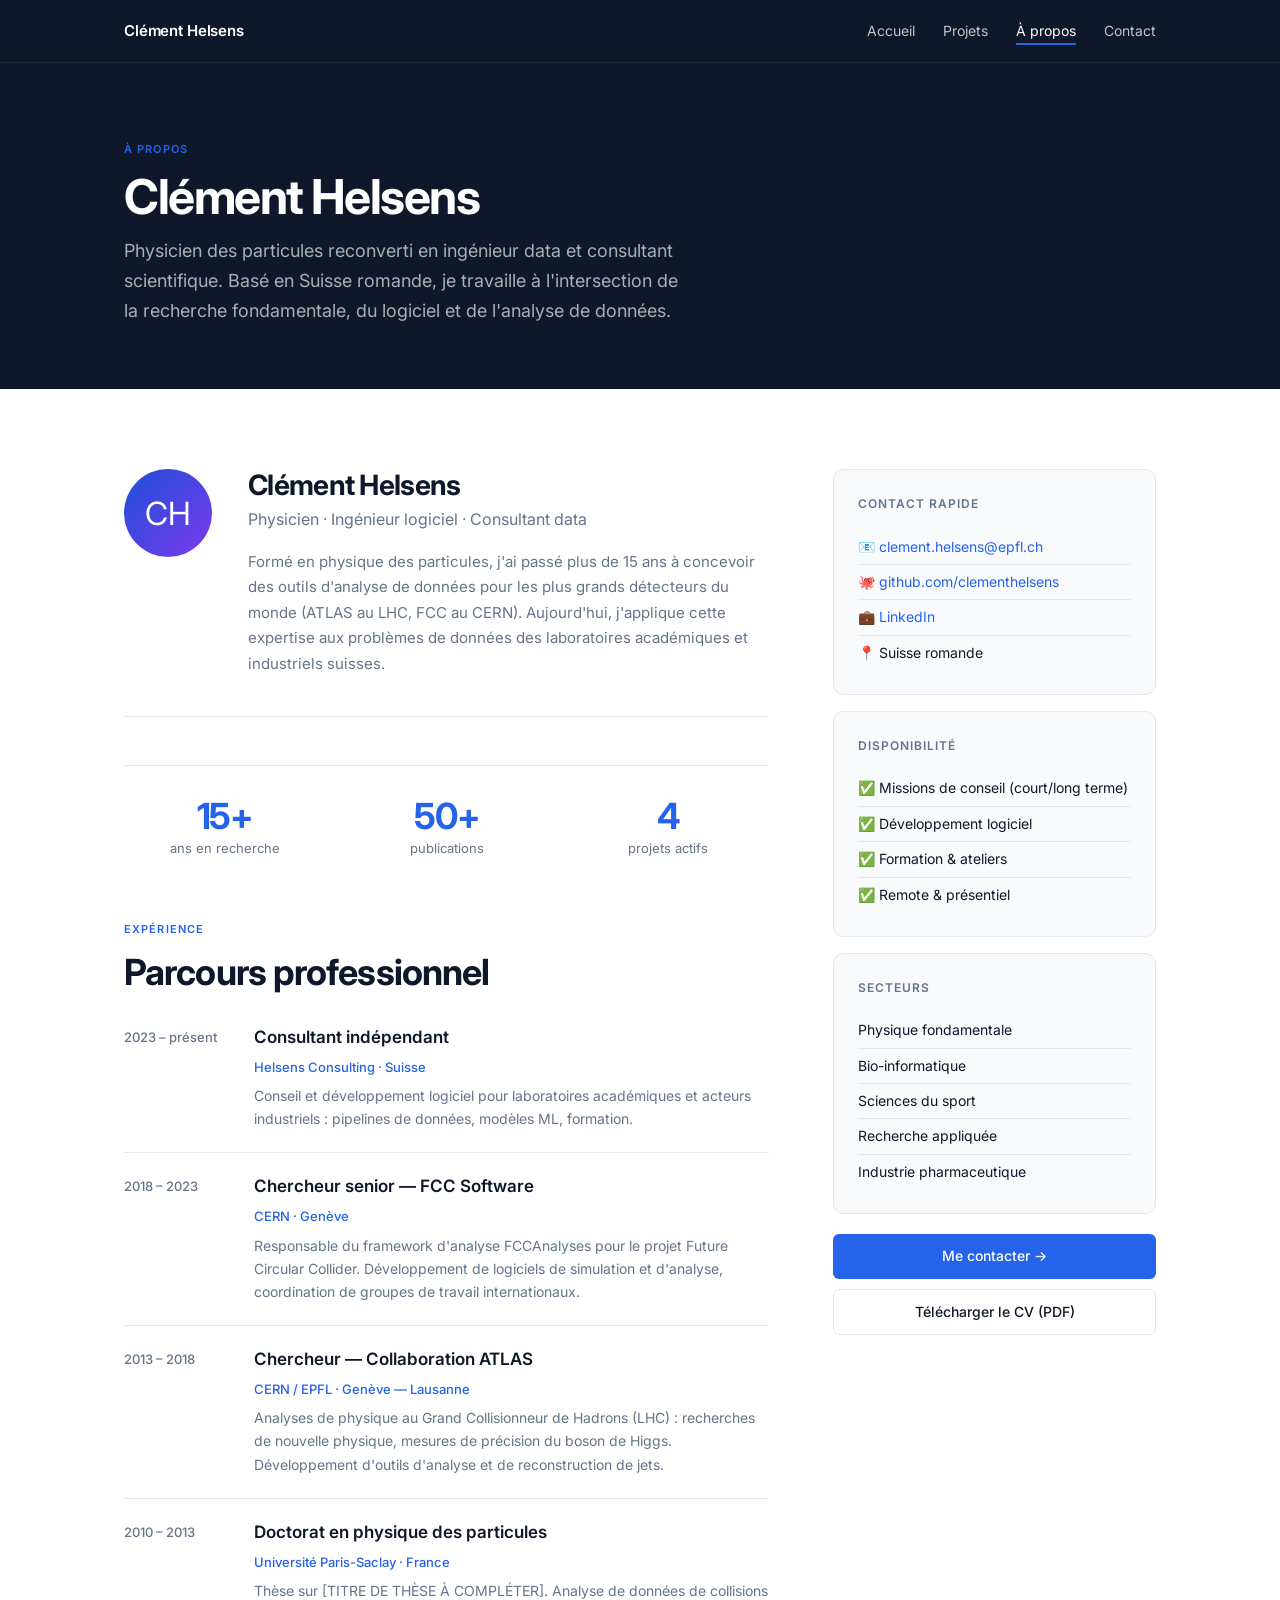
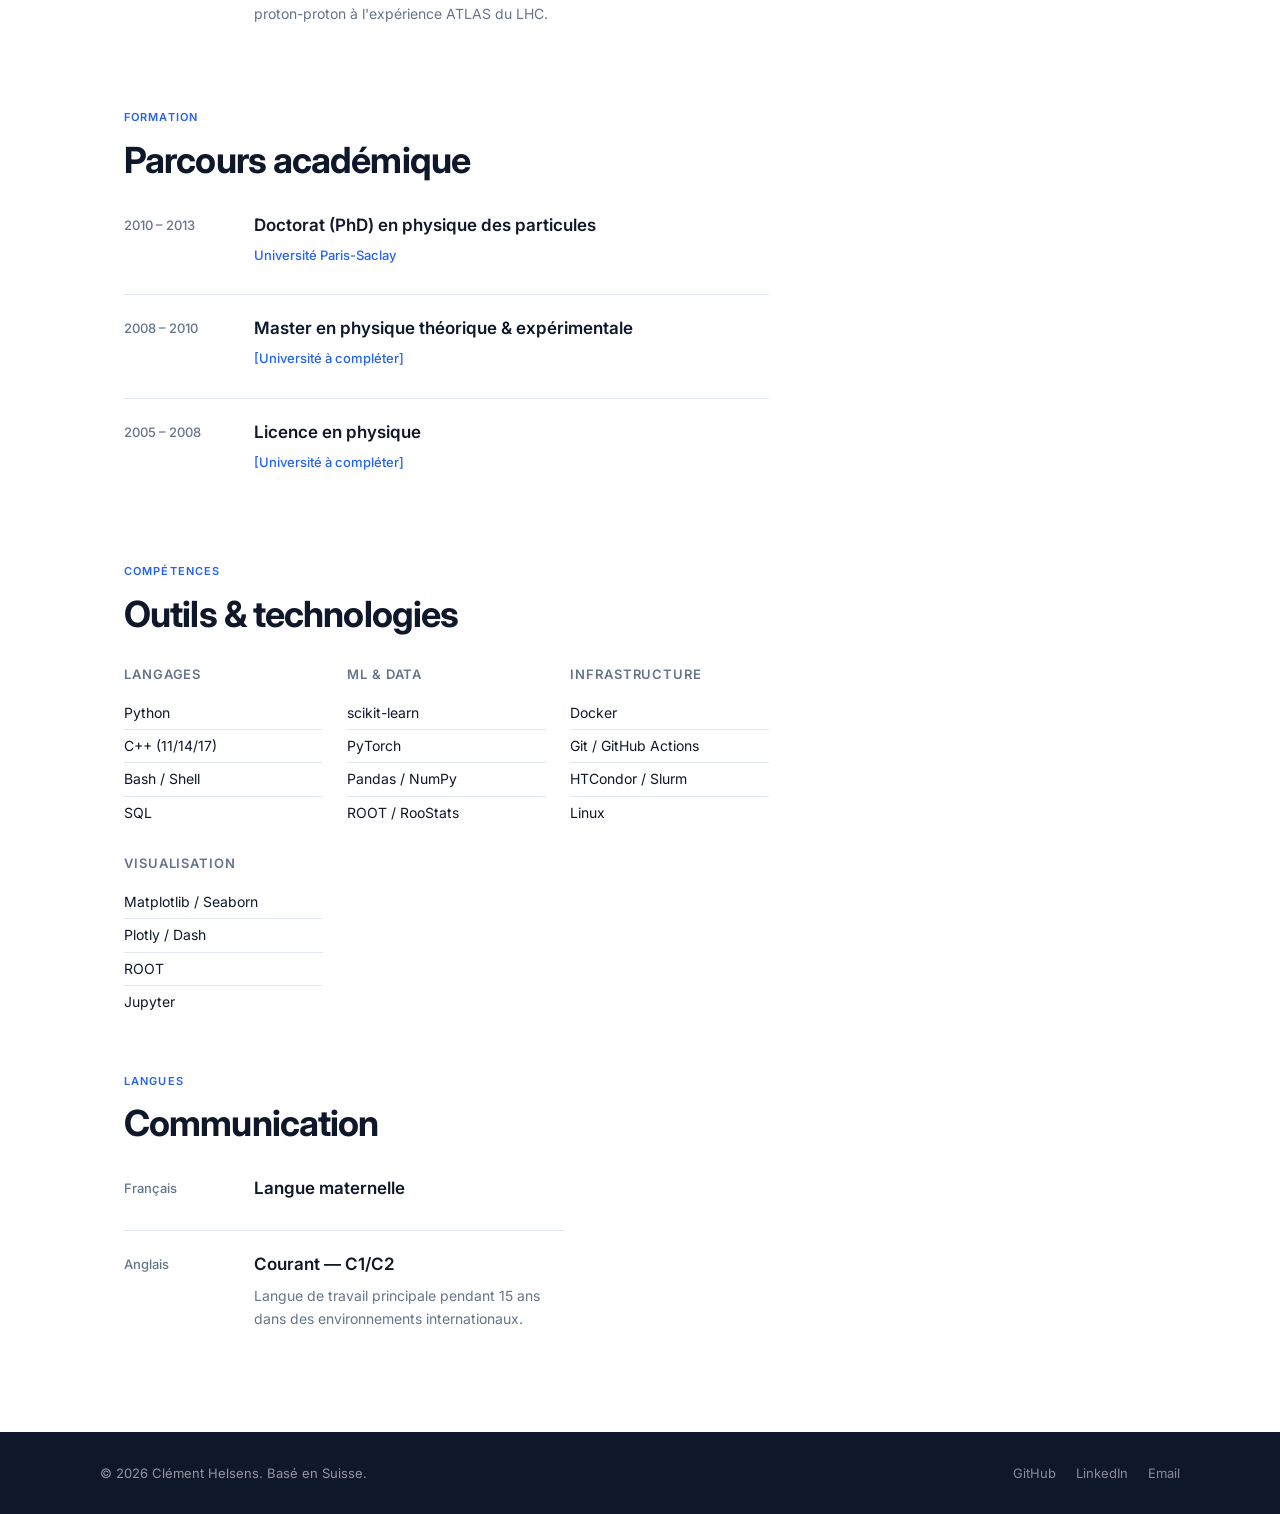
==== about.html @ d0cb8c23 "Initial commit — helsens.ch" ====
<!DOCTYPE html>
<html lang="fr">
<head>
  <meta charset="UTF-8">
  <meta name="viewport" content="width=device-width, initial-scale=1.0">
  <title>À propos — Clément Helsens</title>
  <meta name="description" content="Parcours et expertise de Clément Helsens, physicien et ingénieur data basé en Suisse.">
  <link rel="preconnect" href="https://fonts.googleapis.com">
  <link rel="preconnect" href="https://fonts.gstatic.com" crossorigin>
  <link href="https://fonts.googleapis.com/css2?family=Inter:wght@300;400;500;600;700&display=swap" rel="stylesheet">
  <link rel="stylesheet" href="style.css">
  <style>
    .two-col {
      display: grid;
      grid-template-columns: 2fr 1fr;
      gap: 64px;
      align-items: start;
    }
    @media (max-width: 768px) { .two-col { grid-template-columns: 1fr; gap: 40px; } }
    .sidebar-card {
      background: var(--bg-alt);
      border: 1px solid var(--border);
      border-radius: var(--radius);
      padding: 24px;
    }
    .sidebar-card h4 {
      font-size: 0.75rem;
      font-weight: 600;
      text-transform: uppercase;
      letter-spacing: 0.08em;
      color: var(--text-muted);
      margin-bottom: 16px;
    }
    .sidebar-card ul { list-style: none; }
    .sidebar-card li {
      font-size: 0.875rem;
      padding: 6px 0;
      border-bottom: 1px solid var(--border);
      color: var(--text);
    }
    .sidebar-card li:last-child { border-bottom: none; }
    .highlight-number {
      font-size: 2.25rem;
      font-weight: 700;
      color: var(--accent);
      letter-spacing: -0.03em;
      line-height: 1;
    }
    .highlight-label { font-size: 0.8125rem; color: var(--text-muted); margin-top: 4px; }
    .stats-row {
      display: grid;
      grid-template-columns: repeat(3, 1fr);
      gap: 20px;
      margin-top: 32px;
      padding-top: 32px;
      border-top: 1px solid var(--border);
    }
    .stat-item { text-align: center; }
    @media (max-width: 480px) { .stats-row { grid-template-columns: 1fr 1fr; } }
  </style>
</head>
<body>

<nav>
  <div class="nav-inner">
    <a href="index.html" class="nav-logo">Clément Helsens</a>
    <button class="nav-burger" aria-label="Menu" onclick="document.querySelector('.nav-links').classList.toggle('open')">
      <span></span><span></span><span></span>
    </button>
    <ul class="nav-links">
      <li><a href="index.html">Accueil</a></li>
      <li><a href="projects.html">Projets</a></li>
      <li><a href="about.html" class="active">À propos</a></li>
      <li><a href="contact.html">Contact</a></li>
    </ul>
  </div>
</nav>

<section class="page-header">
  <div class="container">
    <p class="label" style="color: var(--accent);">À propos</p>
    <h1>Clément Helsens</h1>
    <p class="lead lead-white">
      Physicien des particules reconverti en ingénieur data et consultant scientifique.
      Basé en Suisse romande, je travaille à l'intersection de la recherche fondamentale,
      du logiciel et de l'analyse de données.
    </p>
  </div>
</section>

<section>
  <div class="container">
    <div class="two-col">

      <div>
        <div class="about-header">
          <div class="avatar">CH</div>
          <div class="about-meta">
            <h2>Clément Helsens</h2>
            <p class="role">Physicien · Ingénieur logiciel · Consultant data</p>
            <p class="bio">
              Formé en physique des particules, j'ai passé plus de 15 ans à concevoir des
              outils d'analyse de données pour les plus grands détecteurs du monde (ATLAS au
              LHC, FCC au CERN). Aujourd'hui, j'applique cette expertise aux problèmes de
              données des laboratoires académiques et industriels suisses.
            </p>
          </div>
        </div>

        <div class="stats-row">
          <div class="stat-item">
            <div class="highlight-number">15+</div>
            <div class="highlight-label">ans en recherche</div>
          </div>
          <div class="stat-item">
            <div class="highlight-number">50+</div>
            <div class="highlight-label">publications</div>
          </div>
          <div class="stat-item">
            <div class="highlight-number">4</div>
            <div class="highlight-label">projets actifs</div>
          </div>
        </div>

        <div style="margin-top: 56px;">
          <p class="label">Expérience</p>
          <h2>Parcours professionnel</h2>
          <div class="timeline mt-8">
            <div class="timeline-item">
              <div class="timeline-date">2023 – présent</div>
              <div class="timeline-content">
                <h3>Consultant indépendant</h3>
                <p class="org">Helsens Consulting · Suisse</p>
                <p>Conseil et développement logiciel pour laboratoires académiques et acteurs
                industriels : pipelines de données, modèles ML, formation.</p>
              </div>
            </div>
            <div class="timeline-item">
              <div class="timeline-date">2018 – 2023</div>
              <div class="timeline-content">
                <h3>Chercheur senior — FCC Software</h3>
                <p class="org">CERN · Genève</p>
                <p>Responsable du framework d'analyse FCCAnalyses pour le projet Future Circular
                Collider. Développement de logiciels de simulation et d'analyse, coordination
                de groupes de travail internationaux.</p>
              </div>
            </div>
            <div class="timeline-item">
              <div class="timeline-date">2013 – 2018</div>
              <div class="timeline-content">
                <h3>Chercheur — Collaboration ATLAS</h3>
                <p class="org">CERN / EPFL · Genève — Lausanne</p>
                <p>Analyses de physique au Grand Collisionneur de Hadrons (LHC) : recherches
                de nouvelle physique, mesures de précision du boson de Higgs. Développement
                d'outils d'analyse et de reconstruction de jets.</p>
              </div>
            </div>
            <div class="timeline-item">
              <div class="timeline-date">2010 – 2013</div>
              <div class="timeline-content">
                <h3>Doctorat en physique des particules</h3>
                <p class="org">Université Paris-Saclay · France</p>
                <p>Thèse sur [TITRE DE THÈSE À COMPLÉTER]. Analyse de données de
                collisions proton-proton à l'expérience ATLAS du LHC.</p>
              </div>
            </div>
          </div>
        </div>

        <div style="margin-top: 56px;">
          <p class="label">Formation</p>
          <h2>Parcours académique</h2>
          <div class="timeline mt-8">
            <div class="timeline-item">
              <div class="timeline-date">2010 – 2013</div>
              <div class="timeline-content">
                <h3>Doctorat (PhD) en physique des particules</h3>
                <p class="org">Université Paris-Saclay</p>
              </div>
            </div>
            <div class="timeline-item">
              <div class="timeline-date">2008 – 2010</div>
              <div class="timeline-content">
                <h3>Master en physique théorique & expérimentale</h3>
                <p class="org">[Université à compléter]</p>
              </div>
            </div>
            <div class="timeline-item">
              <div class="timeline-date">2005 – 2008</div>
              <div class="timeline-content">
                <h3>Licence en physique</h3>
                <p class="org">[Université à compléter]</p>
              </div>
            </div>
          </div>
        </div>

        <div class="skills-section">
          <p class="label">Compétences</p>
          <h2>Outils & technologies</h2>
          <div class="skills-grid">
            <div class="skill-col">
              <h4>Langages</h4>
              <ul>
                <li>Python</li>
                <li>C++ (11/14/17)</li>
                <li>Bash / Shell</li>
                <li>SQL</li>
              </ul>
            </div>
            <div class="skill-col">
              <h4>ML & Data</h4>
              <ul>
                <li>scikit-learn</li>
                <li>PyTorch</li>
                <li>Pandas / NumPy</li>
                <li>ROOT / RooStats</li>
              </ul>
            </div>
            <div class="skill-col">
              <h4>Infrastructure</h4>
              <ul>
                <li>Docker</li>
                <li>Git / GitHub Actions</li>
                <li>HTCondor / Slurm</li>
                <li>Linux</li>
              </ul>
            </div>
            <div class="skill-col">
              <h4>Visualisation</h4>
              <ul>
                <li>Matplotlib / Seaborn</li>
                <li>Plotly / Dash</li>
                <li>ROOT</li>
                <li>Jupyter</li>
              </ul>
            </div>
          </div>
        </div>

        <div style="margin-top: 48px;">
          <p class="label">Langues</p>
          <h2>Communication</h2>
          <div class="timeline mt-8" style="max-width: 440px;">
            <div class="timeline-item">
              <div class="timeline-date">Français</div>
              <div class="timeline-content"><h3>Langue maternelle</h3></div>
            </div>
            <div class="timeline-item">
              <div class="timeline-date">Anglais</div>
              <div class="timeline-content">
                <h3>Courant — C1/C2</h3>
                <p>Langue de travail principale pendant 15 ans dans des environnements internationaux.</p>
              </div>
            </div>
          </div>
        </div>
      </div>

      <!-- Sidebar -->
      <div>
        <div class="sidebar-card">
          <h4>Contact rapide</h4>
          <ul>
            <li>📧 <a href="mailto:clement.helsens@epfl.ch" style="color:var(--accent);text-decoration:none;">clement.helsens@epfl.ch</a></li>
            <li>🐙 <a href="https://github.com/clementhelsens" target="_blank" rel="noopener" style="color:var(--accent);text-decoration:none;">github.com/clementhelsens</a></li>
            <li>💼 <a href="https://linkedin.com/in/clementhelsens" target="_blank" rel="noopener" style="color:var(--accent);text-decoration:none;">LinkedIn</a></li>
            <li>📍 Suisse romande</li>
          </ul>
        </div>
        <div class="sidebar-card" style="margin-top:16px;">
          <h4>Disponibilité</h4>
          <ul>
            <li>✅ Missions de conseil (court/long terme)</li>
            <li>✅ Développement logiciel</li>
            <li>✅ Formation & ateliers</li>
            <li>✅ Remote & présentiel</li>
          </ul>
        </div>
        <div class="sidebar-card" style="margin-top:16px;">
          <h4>Secteurs</h4>
          <ul>
            <li>Physique fondamentale</li>
            <li>Bio-informatique</li>
            <li>Sciences du sport</li>
            <li>Recherche appliquée</li>
            <li>Industrie pharmaceutique</li>
          </ul>
        </div>
        <div style="margin-top: 20px;">
          <a href="contact.html" class="btn btn-primary" style="width:100%;justify-content:center;display:flex;">
            Me contacter →
          </a>
        </div>
        <!-- Remplacer href="#" par le lien vers votre CV PDF -->
        <div style="margin-top: 10px;">
          <a href="#" class="btn btn-outline" style="width:100%;justify-content:center;display:flex;">
            Télécharger le CV (PDF)
          </a>
        </div>
      </div>

    </div>
  </div>
</section>

<footer>
  <div class="footer-inner">
    <p>© 2026 Clément Helsens. Basé en Suisse.</p>
    <ul class="footer-links">
      <li><a href="https://github.com/clementhelsens" target="_blank" rel="noopener">GitHub</a></li>
      <li><a href="https://linkedin.com/in/clementhelsens" target="_blank" rel="noopener">LinkedIn</a></li>
      <li><a href="mailto:clement.helsens@epfl.ch">Email</a></li>
    </ul>
  </div>
</footer>

</body>
</html>
---- style.css ----
/* ==========================================================================
   Clément Helsens — style.css
   Palette sobre & professionnelle, Inter, responsive
   ========================================================================== */

@import url('https://fonts.googleapis.com/css2?family=Inter:ital,wght@0,300;0,400;0,500;0,600;0,700;1,400&display=swap');

/* ---------- Variables ---------------------------------------------------- */
:root {
  --bg:          #ffffff;
  --bg-alt:      #f8fafc;
  --text:        #0f172a;
  --text-muted:  #64748b;
  --accent:      #2563eb;
  --accent-dark: #1d4ed8;
  --border:      #e2e8f0;
  --nav-bg:      #0f172a;
  --nav-text:    rgba(255,255,255,0.75);
  --nav-active:  #ffffff;
  --radius:      10px;
  --radius-sm:   6px;
  --max-w:       1080px;
  --shadow:      0 4px 24px rgba(15,23,42,0.07);
  --shadow-hover:0 8px 36px rgba(15,23,42,0.12);
  --transition:  0.2s ease;
}

/* ---------- Reset --------------------------------------------------------- */
*, *::before, *::after { box-sizing: border-box; margin: 0; padding: 0; }
html { scroll-behavior: smooth; }
body {
  font-family: 'Inter', -apple-system, BlinkMacSystemFont, 'Segoe UI', sans-serif;
  font-size: 16px;
  line-height: 1.6;
  color: var(--text);
  background: var(--bg);
  -webkit-font-smoothing: antialiased;
  -moz-osx-font-smoothing: grayscale;
}
img { max-width: 100%; display: block; }
a { color: var(--accent); }

/* ---------- Navigation --------------------------------------------------- */
nav {
  background: var(--nav-bg);
  position: sticky;
  top: 0;
  z-index: 200;
  border-bottom: 1px solid rgba(255,255,255,0.06);
}
.nav-inner {
  max-width: var(--max-w);
  margin: 0 auto;
  padding: 0 24px;
  height: 62px;
  display: flex;
  align-items: center;
  justify-content: space-between;
}
.nav-logo {
  color: #fff;
  text-decoration: none;
  font-weight: 600;
  font-size: 0.9375rem;
  letter-spacing: -0.01em;
  white-space: nowrap;
}
.nav-links {
  display: flex;
  gap: 28px;
  list-style: none;
}
.nav-links a {
  color: var(--nav-text);
  text-decoration: none;
  font-size: 0.875rem;
  font-weight: 400;
  transition: color var(--transition);
  padding: 4px 0;
  border-bottom: 2px solid transparent;
}
.nav-links a:hover { color: var(--nav-active); }
.nav-links a.active {
  color: var(--nav-active);
  border-bottom-color: var(--accent);
}

/* Mobile burger */
.nav-burger {
  display: none;
  flex-direction: column;
  gap: 5px;
  background: none;
  border: none;
  cursor: pointer;
  padding: 4px;
}
.nav-burger span {
  display: block;
  width: 22px;
  height: 2px;
  background: #fff;
  border-radius: 2px;
  transition: all var(--transition);
}

@media (max-width: 680px) {
  .nav-burger { display: flex; }
  .nav-links {
    display: none;
    position: absolute;
    top: 62px;
    left: 0;
    right: 0;
    background: var(--nav-bg);
    flex-direction: column;
    gap: 0;
    padding: 8px 0 16px;
    border-bottom: 1px solid rgba(255,255,255,0.08);
  }
  .nav-links.open { display: flex; }
  .nav-links a {
    display: block;
    padding: 10px 24px;
    font-size: 0.9375rem;
    border-bottom: none;
  }
}

/* ---------- Layout helpers ----------------------------------------------- */
.container {
  max-width: var(--max-w);
  margin: 0 auto;
  padding: 0 24px;
}
section { padding: 80px 24px; }
section.section-alt { background: var(--bg-alt); }
section.section-dark {
  background: var(--nav-bg);
  color: #fff;
}

/* ---------- Typography --------------------------------------------------- */
.label {
  display: inline-block;
  font-size: 0.6875rem;
  font-weight: 600;
  letter-spacing: 0.1em;
  text-transform: uppercase;
  color: var(--accent);
  margin-bottom: 12px;
}
h1 {
  font-size: clamp(2.25rem, 5vw, 3.75rem);
  font-weight: 700;
  letter-spacing: -0.03em;
  line-height: 1.08;
}
h2 {
  font-size: clamp(1.625rem, 3vw, 2.25rem);
  font-weight: 700;
  letter-spacing: -0.025em;
  line-height: 1.2;
  margin-bottom: 14px;
}
h3 {
  font-size: 1.0625rem;
  font-weight: 600;
  line-height: 1.35;
  margin-bottom: 8px;
}
.lead {
  font-size: 1.125rem;
  color: var(--text-muted);
  line-height: 1.65;
  max-width: 560px;
  margin-bottom: 40px;
}
.lead-white {
  color: rgba(255,255,255,0.65);
}

/* ---------- Buttons ------------------------------------------------------- */
.btn {
  display: inline-flex;
  align-items: center;
  gap: 6px;
  padding: 11px 22px;
  border-radius: var(--radius-sm);
  font-size: 0.875rem;
  font-weight: 500;
  text-decoration: none;
  transition: all var(--transition);
  cursor: pointer;
  border: none;
  white-space: nowrap;
}
.btn-primary {
  background: var(--accent);
  color: #fff;
}
.btn-primary:hover {
  background: var(--accent-dark);
  transform: translateY(-1px);
  box-shadow: 0 4px 14px rgba(37,99,235,0.35);
}
.btn-outline-dark {
  border: 1.5px solid rgba(255,255,255,0.25);
  color: rgba(255,255,255,0.9);
  background: transparent;
}
.btn-outline-dark:hover {
  border-color: rgba(255,255,255,0.55);
  background: rgba(255,255,255,0.06);
}
.btn-outline {
  border: 1.5px solid var(--border);
  color: var(--text);
  background: transparent;
}
.btn-outline:hover {
  border-color: var(--accent);
  color: var(--accent);
}
.btn-group {
  display: flex;
  gap: 12px;
  flex-wrap: wrap;
  margin-top: 8px;
}

/* ---------- Hero ---------------------------------------------------------- */
.hero {
  background: var(--nav-bg);
  color: #fff;
  padding: 100px 24px 96px;
}
.hero-label { color: var(--accent); }
.hero h1 { margin: 0 0 22px; max-width: 680px; }
.hero .lead {
  color: rgba(255,255,255,0.65);
  max-width: 520px;
  margin-bottom: 36px;
}

/* ---------- Cards --------------------------------------------------------- */
.cards-grid {
  display: grid;
  grid-template-columns: repeat(auto-fit, minmax(288px, 1fr));
  gap: 20px;
  margin-top: 40px;
}
.card {
  background: var(--bg);
  border: 1px solid var(--border);
  border-radius: var(--radius);
  padding: 26px 28px;
  transition: box-shadow var(--transition), transform var(--transition);
}
.card:hover {
  box-shadow: var(--shadow-hover);
  transform: translateY(-2px);
}
.card-emoji {
  font-size: 1.625rem;
  margin-bottom: 14px;
  line-height: 1;
}
.card p {
  font-size: 0.875rem;
  color: var(--text-muted);
  line-height: 1.65;
  margin-bottom: 16px;
}
.card-link {
  font-size: 0.8125rem;
  font-weight: 500;
  color: var(--accent);
  text-decoration: none;
  display: inline-flex;
  align-items: center;
  gap: 4px;
  margin-top: auto;
}
.card-link:hover { color: var(--accent-dark); }

/* ---------- Tags ---------------------------------------------------------- */
.tags {
  display: flex;
  flex-wrap: wrap;
  gap: 6px;
  margin-top: 14px;
}
.tag {
  font-size: 0.6875rem;
  font-weight: 500;
  padding: 3px 9px;
  border-radius: 100px;
  background: var(--bg-alt);
  color: var(--text-muted);
  border: 1px solid var(--border);
}
.tag-accent {
  background: #eff6ff;
  color: var(--accent);
  border-color: #bfdbfe;
}

/* ---------- Expertise grid ----------------------------------------------- */
.expertise-grid {
  display: grid;
  grid-template-columns: repeat(auto-fit, minmax(230px, 1fr));
  gap: 32px;
  margin-top: 48px;
}
.expertise-item { }
.expertise-icon {
  font-size: 1.5rem;
  margin-bottom: 12px;
  line-height: 1;
}
.expertise-item h3 { margin-bottom: 6px; }
.expertise-item p {
  font-size: 0.875rem;
  color: var(--text-muted);
  line-height: 1.65;
}

/* ---------- Timeline ----------------------------------------------------- */
.timeline { max-width: 680px; }
.timeline-item {
  display: grid;
  grid-template-columns: 110px 1fr;
  gap: 20px;
  padding: 22px 0;
  border-bottom: 1px solid var(--border);
}
.timeline-item:first-child { padding-top: 0; }
.timeline-item:last-child { border-bottom: none; }
.timeline-date {
  font-size: 0.8125rem;
  color: var(--text-muted);
  font-weight: 500;
  padding-top: 2px;
  line-height: 1.4;
}
.timeline-content .org {
  font-size: 0.8125rem;
  color: var(--accent);
  font-weight: 500;
  margin-bottom: 6px;
}
.timeline-content p {
  font-size: 0.875rem;
  color: var(--text-muted);
  line-height: 1.65;
}

@media (max-width: 600px) {
  .timeline-item { grid-template-columns: 1fr; gap: 4px; }
  .timeline-date { font-size: 0.75rem; }
}

/* ---------- Skills -------------------------------------------------------- */
.skills-section { margin-top: 56px; }
.skills-grid {
  display: grid;
  grid-template-columns: repeat(auto-fit, minmax(180px, 1fr));
  gap: 24px;
  margin-top: 28px;
}
.skill-col h4 {
  font-size: 0.8125rem;
  font-weight: 600;
  text-transform: uppercase;
  letter-spacing: 0.07em;
  color: var(--text-muted);
  margin-bottom: 12px;
}
.skill-col ul { list-style: none; }
.skill-col li {
  font-size: 0.875rem;
  padding: 5px 0;
  border-bottom: 1px solid var(--border);
  color: var(--text);
}
.skill-col li:last-child { border-bottom: none; }

/* ---------- Contact ------------------------------------------------------- */
.contact-layout {
  display: grid;
  grid-template-columns: 1fr 2fr;
  gap: 56px;
  align-items: start;
  margin-top: 48px;
}
.contact-info p {
  font-size: 0.9375rem;
  color: var(--text-muted);
  line-height: 1.7;
  margin-bottom: 28px;
}
.contact-row {
  display: flex;
  align-items: center;
  gap: 10px;
  text-decoration: none;
  color: var(--text);
  font-size: 0.875rem;
  margin-bottom: 14px;
  transition: color var(--transition);
}
.contact-row:hover { color: var(--accent); }
.contact-row-icon {
  width: 34px;
  height: 34px;
  background: var(--bg-alt);
  border: 1px solid var(--border);
  border-radius: var(--radius-sm);
  display: flex;
  align-items: center;
  justify-content: center;
  font-size: 0.9375rem;
  flex-shrink: 0;
}
.tally-box {
  background: var(--bg-alt);
  border: 1px solid var(--border);
  border-radius: var(--radius);
  padding: 32px;
}
.tally-box h3 { margin-bottom: 6px; }
.tally-box > p {
  font-size: 0.875rem;
  color: var(--text-muted);
  margin-bottom: 24px;
}
.tally-placeholder {
  background: var(--bg);
  border: 2px dashed var(--border);
  border-radius: var(--radius-sm);
  padding: 32px 24px;
  text-align: center;
  color: var(--text-muted);
  font-size: 0.875rem;
  line-height: 1.7;
}
.tally-placeholder code {
  display: inline-block;
  background: #f1f5f9;
  border-radius: 4px;
  padding: 2px 7px;
  font-family: 'Menlo', 'Consolas', monospace;
  font-size: 0.8125rem;
  color: var(--accent);
  margin-top: 8px;
}

@media (max-width: 768px) {
  .contact-layout { grid-template-columns: 1fr; gap: 36px; }
}

/* ---------- CTA strip ----------------------------------------------------- */
.cta-strip {
  text-align: center;
  max-width: 560px;
  margin: 0 auto;
}
.cta-strip h2 { margin-bottom: 14px; }
.cta-strip p {
  font-size: 1.0625rem;
  color: var(--text-muted);
  margin-bottom: 32px;
}

/* ---------- Footer -------------------------------------------------------- */
footer {
  background: var(--nav-bg);
  color: rgba(255,255,255,0.55);
  padding: 28px 24px;
}
.footer-inner {
  max-width: var(--max-w);
  margin: 0 auto;
  display: flex;
  align-items: center;
  justify-content: space-between;
  flex-wrap: wrap;
  gap: 12px;
}
footer p { font-size: 0.8125rem; }
.footer-links {
  display: flex;
  gap: 20px;
  list-style: none;
}
.footer-links a {
  color: rgba(255,255,255,0.5);
  text-decoration: none;
  font-size: 0.8125rem;
  transition: color var(--transition);
}
.footer-links a:hover { color: #fff; }

/* ---------- Project page header ------------------------------------------ */
.page-header {
  background: var(--nav-bg);
  color: #fff;
  padding: 72px 24px 64px;
}
.page-header h1 {
  font-size: clamp(2rem, 4vw, 3rem);
  margin-bottom: 14px;
  max-width: 640px;
}
.page-header .lead { color: rgba(255,255,255,0.65); margin-bottom: 0; }

/* ---------- About profile ------------------------------------------------- */
.about-header {
  display: flex;
  align-items: flex-start;
  gap: 36px;
  margin-bottom: 48px;
  padding-bottom: 40px;
  border-bottom: 1px solid var(--border);
  flex-wrap: wrap;
}
.avatar {
  width: 88px;
  height: 88px;
  border-radius: 50%;
  background: linear-gradient(135deg, #1d4ed8 0%, #7c3aed 100%);
  display: flex;
  align-items: center;
  justify-content: center;
  font-size: 2rem;
  color: #fff;
  flex-shrink: 0;
}
.about-meta h2 {
  font-size: 1.75rem;
  margin-bottom: 4px;
}
.about-meta .role {
  font-size: 1rem;
  color: var(--text-muted);
  margin-bottom: 16px;
}
.about-meta .bio {
  font-size: 0.9375rem;
  color: var(--text-muted);
  max-width: 520px;
  line-height: 1.7;
  margin: 0;
}

/* ---------- Divider ------------------------------------------------------- */
.divider {
  height: 1px;
  background: var(--border);
  margin: 0 24px;
  max-width: var(--max-w);
  margin-left: auto;
  margin-right: auto;
}

/* ---------- Utility ------------------------------------------------------- */
.mt-4  { margin-top: 16px; }
.mt-8  { margin-top: 32px; }
.mt-12 { margin-top: 48px; }
.text-muted { color: var(--text-muted); }
.text-small { font-size: 0.875rem; }
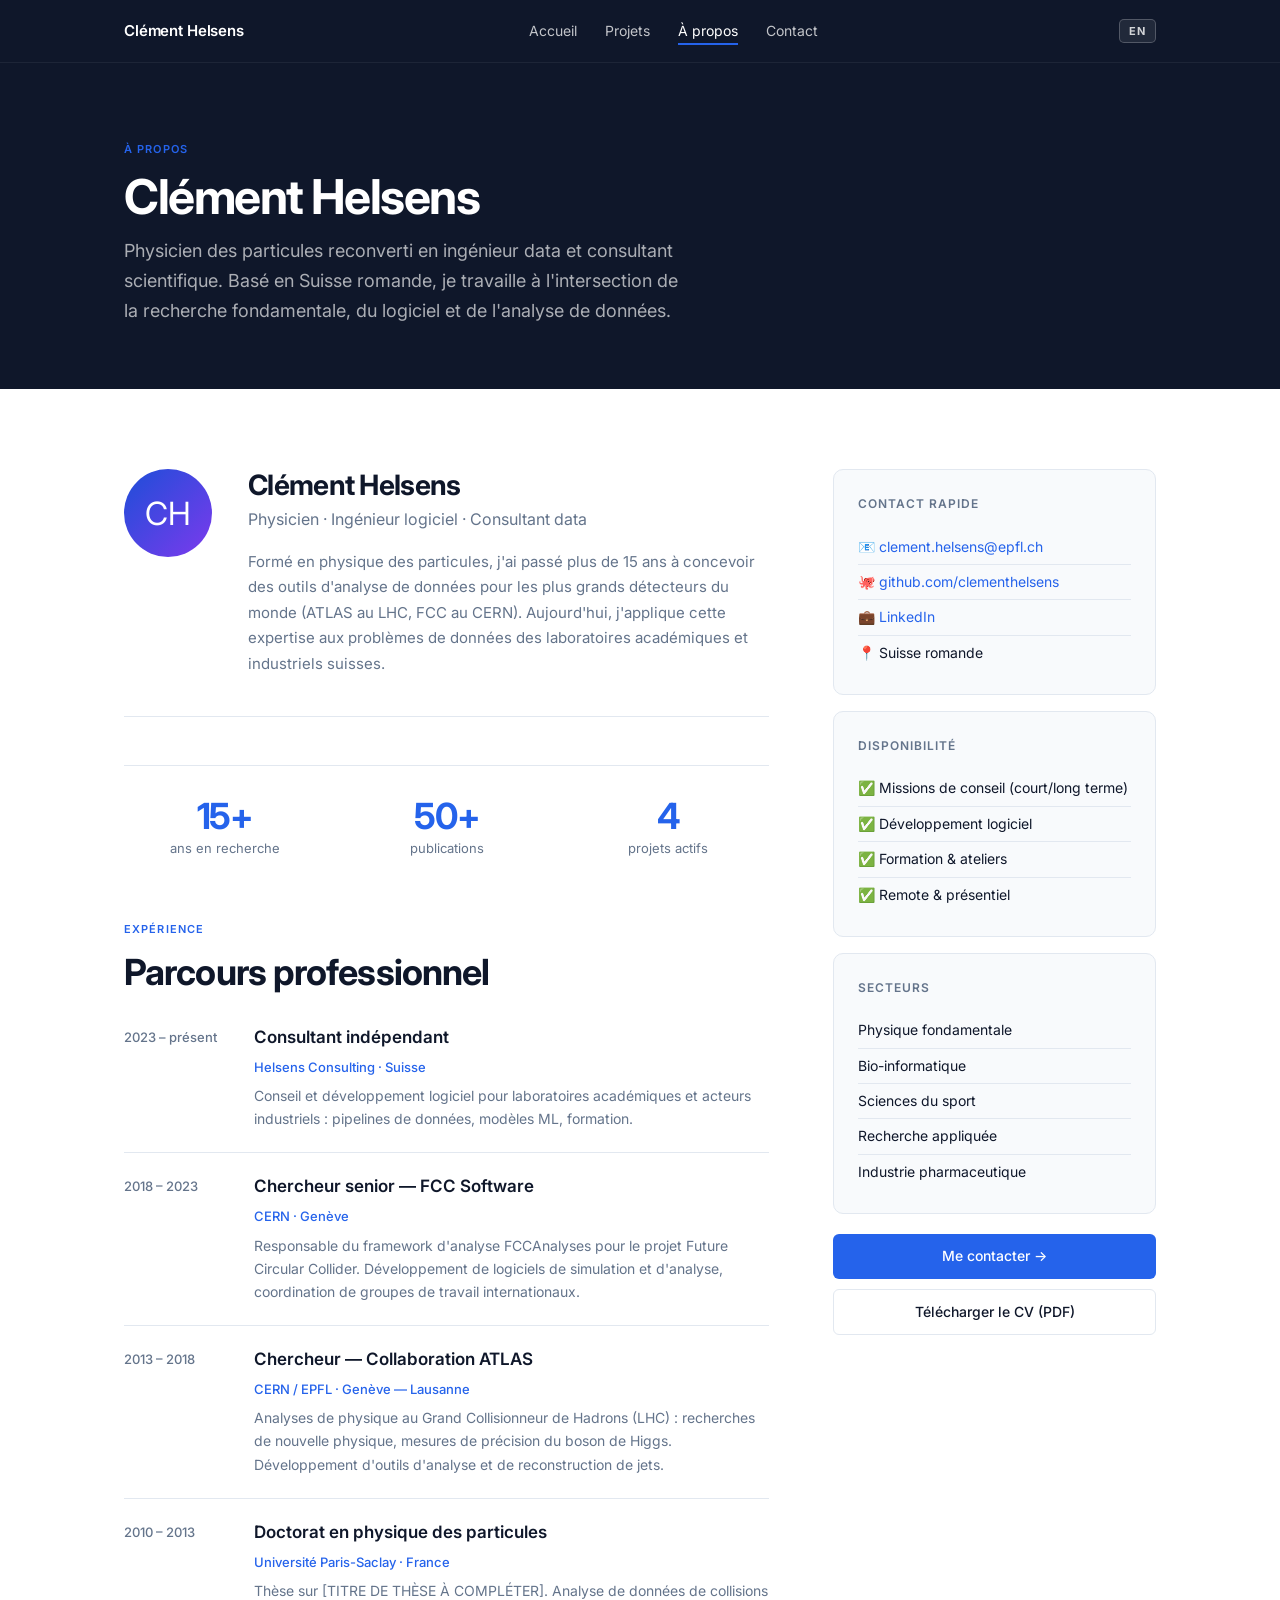
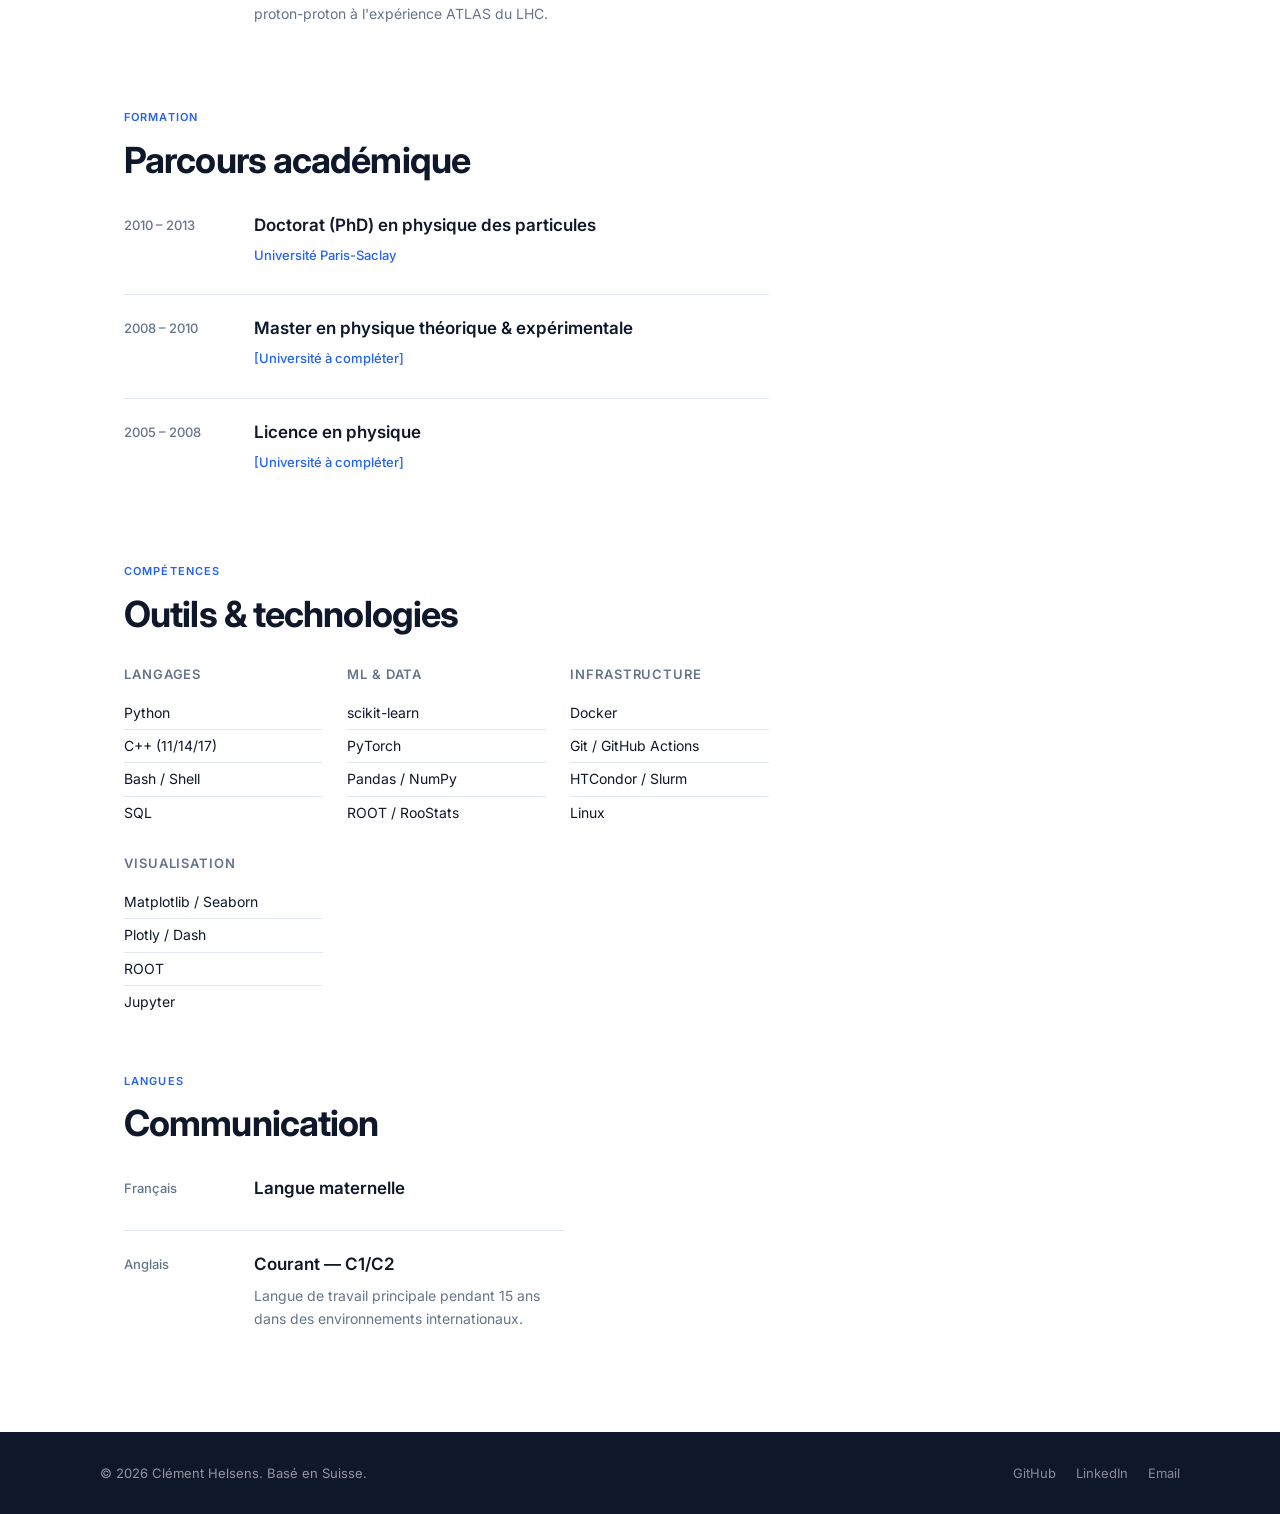
==== commit 5678b6fc: "feat: bilingual FR/EN toggle" ====
--- a/about.html
+++ b/about.html
@@ -1,60 +1,26 @@
 <!DOCTYPE html>
-<html lang="fr">
+<html lang="fr" class="lang-fr">
 <head>
   <meta charset="UTF-8">
   <meta name="viewport" content="width=device-width, initial-scale=1.0">
   <title>À propos — Clément Helsens</title>
   <meta name="description" content="Parcours et expertise de Clément Helsens, physicien et ingénieur data basé en Suisse.">
+  <script>(function(){var l=localStorage.getItem('lang')||'fr';document.documentElement.className='lang-'+l;document.documentElement.lang=l;})();</script>
   <link rel="preconnect" href="https://fonts.googleapis.com">
   <link rel="preconnect" href="https://fonts.gstatic.com" crossorigin>
   <link href="https://fonts.googleapis.com/css2?family=Inter:wght@300;400;500;600;700&display=swap" rel="stylesheet">
   <link rel="stylesheet" href="style.css">
   <style>
-    .two-col {
-      display: grid;
-      grid-template-columns: 2fr 1fr;
-      gap: 64px;
-      align-items: start;
-    }
+    .two-col { display: grid; grid-template-columns: 2fr 1fr; gap: 64px; align-items: start; }
     @media (max-width: 768px) { .two-col { grid-template-columns: 1fr; gap: 40px; } }
-    .sidebar-card {
-      background: var(--bg-alt);
-      border: 1px solid var(--border);
-      border-radius: var(--radius);
-      padding: 24px;
-    }
-    .sidebar-card h4 {
-      font-size: 0.75rem;
-      font-weight: 600;
-      text-transform: uppercase;
-      letter-spacing: 0.08em;
-      color: var(--text-muted);
-      margin-bottom: 16px;
-    }
+    .sidebar-card { background: var(--bg-alt); border: 1px solid var(--border); border-radius: var(--radius); padding: 24px; }
+    .sidebar-card h4 { font-size: 0.75rem; font-weight: 600; text-transform: uppercase; letter-spacing: 0.08em; color: var(--text-muted); margin-bottom: 16px; }
     .sidebar-card ul { list-style: none; }
-    .sidebar-card li {
-      font-size: 0.875rem;
-      padding: 6px 0;
-      border-bottom: 1px solid var(--border);
-      color: var(--text);
-    }
+    .sidebar-card li { font-size: 0.875rem; padding: 6px 0; border-bottom: 1px solid var(--border); color: var(--text); }
     .sidebar-card li:last-child { border-bottom: none; }
-    .highlight-number {
-      font-size: 2.25rem;
-      font-weight: 700;
-      color: var(--accent);
-      letter-spacing: -0.03em;
-      line-height: 1;
-    }
+    .highlight-number { font-size: 2.25rem; font-weight: 700; color: var(--accent); letter-spacing: -0.03em; line-height: 1; }
     .highlight-label { font-size: 0.8125rem; color: var(--text-muted); margin-top: 4px; }
-    .stats-row {
-      display: grid;
-      grid-template-columns: repeat(3, 1fr);
-      gap: 20px;
-      margin-top: 32px;
-      padding-top: 32px;
-      border-top: 1px solid var(--border);
-    }
+    .stats-row { display: grid; grid-template-columns: repeat(3, 1fr); gap: 20px; margin-top: 32px; padding-top: 32px; border-top: 1px solid var(--border); }
     .stat-item { text-align: center; }
     @media (max-width: 480px) { .stats-row { grid-template-columns: 1fr 1fr; } }
   </style>
@@ -68,22 +34,32 @@
       <span></span><span></span><span></span>
     </button>
     <ul class="nav-links">
-      <li><a href="index.html">Accueil</a></li>
-      <li><a href="projects.html">Projets</a></li>
-      <li><a href="about.html" class="active">À propos</a></li>
+      <li><a href="index.html"><span class="fr">Accueil</span><span class="en">Home</span></a></li>
+      <li><a href="projects.html"><span class="fr">Projets</span><span class="en">Projects</span></a></li>
+      <li><a href="about.html" class="active"><span class="fr">À propos</span><span class="en">About</span></a></li>
       <li><a href="contact.html">Contact</a></li>
     </ul>
+    <button class="lang-btn" onclick="toggleLang()" aria-label="Switch language">
+      <span class="fr">EN</span><span class="en">FR</span>
+    </button>
   </div>
 </nav>
 
 <section class="page-header">
   <div class="container">
-    <p class="label" style="color: var(--accent);">À propos</p>
+    <p class="label" style="color: var(--accent);">
+      <span class="fr">À propos</span><span class="en">About</span>
+    </p>
     <h1>Clément Helsens</h1>
-    <p class="lead lead-white">
+    <p class="lead lead-white fr">
       Physicien des particules reconverti en ingénieur data et consultant scientifique.
       Basé en Suisse romande, je travaille à l'intersection de la recherche fondamentale,
       du logiciel et de l'analyse de données.
+    </p>
+    <p class="lead lead-white en">
+      Particle physicist turned data engineer and scientific consultant.
+      Based in French-speaking Switzerland, I work at the intersection of fundamental
+      research, software and data analysis.
     </p>
   </div>
 </section>
@@ -97,20 +73,32 @@
           <div class="avatar">CH</div>
           <div class="about-meta">
             <h2>Clément Helsens</h2>
-            <p class="role">Physicien · Ingénieur logiciel · Consultant data</p>
-            <p class="bio">
+            <p class="role">
+              <span class="fr">Physicien · Ingénieur logiciel · Consultant data</span>
+              <span class="en">Physicist · Software engineer · Data consultant</span>
+            </p>
+            <p class="bio fr">
               Formé en physique des particules, j'ai passé plus de 15 ans à concevoir des
               outils d'analyse de données pour les plus grands détecteurs du monde (ATLAS au
               LHC, FCC au CERN). Aujourd'hui, j'applique cette expertise aux problèmes de
               données des laboratoires académiques et industriels suisses.
             </p>
+            <p class="bio en">
+              Trained in particle physics, I spent over 15 years designing data analysis
+              tools for the world's largest detectors (ATLAS at the LHC, FCC at CERN).
+              Today, I apply this expertise to the data challenges of Swiss academic
+              and industrial laboratories.
+            </p>
           </div>
         </div>
 
         <div class="stats-row">
           <div class="stat-item">
             <div class="highlight-number">15+</div>
-            <div class="highlight-label">ans en recherche</div>
+            <div class="highlight-label">
+              <span class="fr">ans en recherche</span>
+              <span class="en">years in research</span>
+            </div>
           </div>
           <div class="stat-item">
             <div class="highlight-number">50+</div>
@@ -118,139 +106,190 @@
           </div>
           <div class="stat-item">
             <div class="highlight-number">4</div>
-            <div class="highlight-label">projets actifs</div>
-          </div>
-        </div>
-
+            <div class="highlight-label">
+              <span class="fr">projets actifs</span>
+              <span class="en">active projects</span>
+            </div>
+          </div>
+        </div>
+
+        <!-- Expérience -->
         <div style="margin-top: 56px;">
-          <p class="label">Expérience</p>
-          <h2>Parcours professionnel</h2>
+          <p class="label">
+            <span class="fr">Expérience</span><span class="en">Experience</span>
+          </p>
+          <h2>
+            <span class="fr">Parcours professionnel</span>
+            <span class="en">Professional background</span>
+          </h2>
           <div class="timeline mt-8">
             <div class="timeline-item">
-              <div class="timeline-date">2023 – présent</div>
-              <div class="timeline-content">
-                <h3>Consultant indépendant</h3>
-                <p class="org">Helsens Consulting · Suisse</p>
-                <p>Conseil et développement logiciel pour laboratoires académiques et acteurs
+              <div class="timeline-date">2023 – <span class="fr">présent</span><span class="en">present</span></div>
+              <div class="timeline-content">
+                <h3>
+                  <span class="fr">Consultant indépendant</span>
+                  <span class="en">Independent consultant</span>
+                </h3>
+                <p class="org">Helsens Consulting · <span class="fr">Suisse</span><span class="en">Switzerland</span></p>
+                <p class="fr">Conseil et développement logiciel pour laboratoires académiques et acteurs
                 industriels : pipelines de données, modèles ML, formation.</p>
+                <p class="en">Consulting and software development for academic labs and industry:
+                data pipelines, ML models, training.</p>
               </div>
             </div>
             <div class="timeline-item">
               <div class="timeline-date">2018 – 2023</div>
               <div class="timeline-content">
-                <h3>Chercheur senior — FCC Software</h3>
+                <h3>
+                  <span class="fr">Chercheur senior — FCC Software</span>
+                  <span class="en">Senior researcher — FCC Software</span>
+                </h3>
                 <p class="org">CERN · Genève</p>
-                <p>Responsable du framework d'analyse FCCAnalyses pour le projet Future Circular
+                <p class="fr">Responsable du framework d'analyse FCCAnalyses pour le projet Future Circular
                 Collider. Développement de logiciels de simulation et d'analyse, coordination
                 de groupes de travail internationaux.</p>
+                <p class="en">Responsible for the FCCAnalyses analysis framework for the Future Circular
+                Collider project. Software development for simulation and analysis, coordination
+                of international working groups.</p>
               </div>
             </div>
             <div class="timeline-item">
               <div class="timeline-date">2013 – 2018</div>
               <div class="timeline-content">
-                <h3>Chercheur — Collaboration ATLAS</h3>
+                <h3>
+                  <span class="fr">Chercheur — Collaboration ATLAS</span>
+                  <span class="en">Researcher — ATLAS Collaboration</span>
+                </h3>
                 <p class="org">CERN / EPFL · Genève — Lausanne</p>
-                <p>Analyses de physique au Grand Collisionneur de Hadrons (LHC) : recherches
+                <p class="fr">Analyses de physique au Grand Collisionneur de Hadrons (LHC) : recherches
                 de nouvelle physique, mesures de précision du boson de Higgs. Développement
                 d'outils d'analyse et de reconstruction de jets.</p>
+                <p class="en">Physics analyses at the Large Hadron Collider (LHC): searches for new
+                physics, precision measurements of the Higgs boson. Development of analysis
+                and jet reconstruction tools.</p>
               </div>
             </div>
             <div class="timeline-item">
               <div class="timeline-date">2010 – 2013</div>
               <div class="timeline-content">
-                <h3>Doctorat en physique des particules</h3>
-                <p class="org">Université Paris-Saclay · France</p>
-                <p>Thèse sur [TITRE DE THÈSE À COMPLÉTER]. Analyse de données de
+                <h3>
+                  <span class="fr">Doctorat en physique des particules</span>
+                  <span class="en">PhD in particle physics</span>
+                </h3>
+                <p class="org">
+                  <span class="fr">Université Paris-Saclay · France</span>
+                  <span class="en">University of Paris-Saclay · France</span>
+                </p>
+                <p class="fr">Thèse sur [TITRE DE THÈSE À COMPLÉTER]. Analyse de données de
                 collisions proton-proton à l'expérience ATLAS du LHC.</p>
-              </div>
-            </div>
-          </div>
-        </div>
-
+                <p class="en">Thesis on [THESIS TITLE TO COMPLETE]. Analysis of proton-proton
+                collision data at the ATLAS experiment at the LHC.</p>
+              </div>
+            </div>
+          </div>
+        </div>
+
+        <!-- Formation -->
         <div style="margin-top: 56px;">
-          <p class="label">Formation</p>
-          <h2>Parcours académique</h2>
+          <p class="label">
+            <span class="fr">Formation</span><span class="en">Education</span>
+          </p>
+          <h2>
+            <span class="fr">Parcours académique</span>
+            <span class="en">Academic background</span>
+          </h2>
           <div class="timeline mt-8">
             <div class="timeline-item">
               <div class="timeline-date">2010 – 2013</div>
               <div class="timeline-content">
-                <h3>Doctorat (PhD) en physique des particules</h3>
-                <p class="org">Université Paris-Saclay</p>
+                <h3>
+                  <span class="fr">Doctorat (PhD) en physique des particules</span>
+                  <span class="en">PhD in particle physics</span>
+                </h3>
+                <p class="org">
+                  <span class="fr">Université Paris-Saclay</span>
+                  <span class="en">University of Paris-Saclay</span>
+                </p>
               </div>
             </div>
             <div class="timeline-item">
               <div class="timeline-date">2008 – 2010</div>
               <div class="timeline-content">
-                <h3>Master en physique théorique & expérimentale</h3>
-                <p class="org">[Université à compléter]</p>
+                <h3>
+                  <span class="fr">Master en physique théorique & expérimentale</span>
+                  <span class="en">Master's in theoretical & experimental physics</span>
+                </h3>
+                <p class="org">[<span class="fr">Université à compléter</span><span class="en">University to complete</span>]</p>
               </div>
             </div>
             <div class="timeline-item">
               <div class="timeline-date">2005 – 2008</div>
               <div class="timeline-content">
-                <h3>Licence en physique</h3>
-                <p class="org">[Université à compléter]</p>
-              </div>
-            </div>
-          </div>
-        </div>
-
+                <h3>
+                  <span class="fr">Licence en physique</span>
+                  <span class="en">Bachelor's in physics</span>
+                </h3>
+                <p class="org">[<span class="fr">Université à compléter</span><span class="en">University to complete</span>]</p>
+              </div>
+            </div>
+          </div>
+        </div>
+
+        <!-- Skills -->
         <div class="skills-section">
-          <p class="label">Compétences</p>
-          <h2>Outils & technologies</h2>
+          <p class="label">
+            <span class="fr">Compétences</span><span class="en">Skills</span>
+          </p>
+          <h2>
+            <span class="fr">Outils & technologies</span>
+            <span class="en">Tools & technologies</span>
+          </h2>
           <div class="skills-grid">
             <div class="skill-col">
-              <h4>Langages</h4>
-              <ul>
-                <li>Python</li>
-                <li>C++ (11/14/17)</li>
-                <li>Bash / Shell</li>
-                <li>SQL</li>
-              </ul>
+              <h4><span class="fr">Langages</span><span class="en">Languages</span></h4>
+              <ul><li>Python</li><li>C++ (11/14/17)</li><li>Bash / Shell</li><li>SQL</li></ul>
             </div>
             <div class="skill-col">
               <h4>ML & Data</h4>
-              <ul>
-                <li>scikit-learn</li>
-                <li>PyTorch</li>
-                <li>Pandas / NumPy</li>
-                <li>ROOT / RooStats</li>
-              </ul>
+              <ul><li>scikit-learn</li><li>PyTorch</li><li>Pandas / NumPy</li><li>ROOT / RooStats</li></ul>
             </div>
             <div class="skill-col">
               <h4>Infrastructure</h4>
-              <ul>
-                <li>Docker</li>
-                <li>Git / GitHub Actions</li>
-                <li>HTCondor / Slurm</li>
-                <li>Linux</li>
-              </ul>
+              <ul><li>Docker</li><li>Git / GitHub Actions</li><li>HTCondor / Slurm</li><li>Linux</li></ul>
             </div>
             <div class="skill-col">
-              <h4>Visualisation</h4>
-              <ul>
-                <li>Matplotlib / Seaborn</li>
-                <li>Plotly / Dash</li>
-                <li>ROOT</li>
-                <li>Jupyter</li>
-              </ul>
-            </div>
-          </div>
-        </div>
-
+              <h4><span class="fr">Visualisation</span><span class="en">Visualisation</span></h4>
+              <ul><li>Matplotlib / Seaborn</li><li>Plotly / Dash</li><li>ROOT</li><li>Jupyter</li></ul>
+            </div>
+          </div>
+        </div>
+
+        <!-- Langues -->
         <div style="margin-top: 48px;">
-          <p class="label">Langues</p>
+          <p class="label">
+            <span class="fr">Langues</span><span class="en">Languages</span>
+          </p>
           <h2>Communication</h2>
           <div class="timeline mt-8" style="max-width: 440px;">
             <div class="timeline-item">
-              <div class="timeline-date">Français</div>
-              <div class="timeline-content"><h3>Langue maternelle</h3></div>
-            </div>
-            <div class="timeline-item">
-              <div class="timeline-date">Anglais</div>
-              <div class="timeline-content">
-                <h3>Courant — C1/C2</h3>
-                <p>Langue de travail principale pendant 15 ans dans des environnements internationaux.</p>
+              <div class="timeline-date">
+                <span class="fr">Français</span><span class="en">French</span>
+              </div>
+              <div class="timeline-content">
+                <h3>
+                  <span class="fr">Langue maternelle</span>
+                  <span class="en">Native language</span>
+                </h3>
+              </div>
+            </div>
+            <div class="timeline-item">
+              <div class="timeline-date">
+                <span class="fr">Anglais</span><span class="en">English</span>
+              </div>
+              <div class="timeline-content">
+                <h3><span class="fr">Courant — C1/C2</span><span class="en">Fluent — C1/C2</span></h3>
+                <p class="fr">Langue de travail principale pendant 15 ans dans des environnements internationaux.</p>
+                <p class="en">Primary working language for 15 years in international environments.</p>
               </div>
             </div>
           </div>
@@ -260,42 +299,43 @@
       <!-- Sidebar -->
       <div>
         <div class="sidebar-card">
-          <h4>Contact rapide</h4>
+          <h4><span class="fr">Contact rapide</span><span class="en">Quick contact</span></h4>
           <ul>
             <li>📧 <a href="mailto:clement.helsens@epfl.ch" style="color:var(--accent);text-decoration:none;">clement.helsens@epfl.ch</a></li>
             <li>🐙 <a href="https://github.com/clementhelsens" target="_blank" rel="noopener" style="color:var(--accent);text-decoration:none;">github.com/clementhelsens</a></li>
             <li>💼 <a href="https://linkedin.com/in/clementhelsens" target="_blank" rel="noopener" style="color:var(--accent);text-decoration:none;">LinkedIn</a></li>
-            <li>📍 Suisse romande</li>
+            <li>📍 <span class="fr">Suisse romande</span><span class="en">French-speaking Switzerland</span></li>
           </ul>
         </div>
         <div class="sidebar-card" style="margin-top:16px;">
-          <h4>Disponibilité</h4>
+          <h4><span class="fr">Disponibilité</span><span class="en">Availability</span></h4>
           <ul>
-            <li>✅ Missions de conseil (court/long terme)</li>
-            <li>✅ Développement logiciel</li>
-            <li>✅ Formation & ateliers</li>
-            <li>✅ Remote & présentiel</li>
+            <li>✅ <span class="fr">Missions de conseil (court/long terme)</span><span class="en">Consulting missions (short/long term)</span></li>
+            <li>✅ <span class="fr">Développement logiciel</span><span class="en">Software development</span></li>
+            <li>✅ <span class="fr">Formation & ateliers</span><span class="en">Training & workshops</span></li>
+            <li>✅ <span class="fr">Remote & présentiel</span><span class="en">Remote & on-site</span></li>
           </ul>
         </div>
         <div class="sidebar-card" style="margin-top:16px;">
-          <h4>Secteurs</h4>
+          <h4><span class="fr">Secteurs</span><span class="en">Sectors</span></h4>
           <ul>
-            <li>Physique fondamentale</li>
-            <li>Bio-informatique</li>
-            <li>Sciences du sport</li>
-            <li>Recherche appliquée</li>
-            <li>Industrie pharmaceutique</li>
+            <li><span class="fr">Physique fondamentale</span><span class="en">Fundamental physics</span></li>
+            <li><span class="fr">Bio-informatique</span><span class="en">Bioinformatics</span></li>
+            <li><span class="fr">Sciences du sport</span><span class="en">Sports science</span></li>
+            <li><span class="fr">Recherche appliquée</span><span class="en">Applied research</span></li>
+            <li><span class="fr">Industrie pharmaceutique</span><span class="en">Pharmaceutical industry</span></li>
           </ul>
         </div>
         <div style="margin-top: 20px;">
           <a href="contact.html" class="btn btn-primary" style="width:100%;justify-content:center;display:flex;">
-            Me contacter →
+            <span class="fr">Me contacter →</span>
+            <span class="en">Contact me →</span>
           </a>
         </div>
-        <!-- Remplacer href="#" par le lien vers votre CV PDF -->
         <div style="margin-top: 10px;">
           <a href="#" class="btn btn-outline" style="width:100%;justify-content:center;display:flex;">
-            Télécharger le CV (PDF)
+            <span class="fr">Télécharger le CV (PDF)</span>
+            <span class="en">Download CV (PDF)</span>
           </a>
         </div>
       </div>
@@ -306,7 +346,10 @@
 
 <footer>
   <div class="footer-inner">
-    <p>© 2026 Clément Helsens. Basé en Suisse.</p>
+    <p>
+      <span class="fr">© 2026 Clément Helsens. Basé en Suisse.</span>
+      <span class="en">© 2026 Clément Helsens. Based in Switzerland.</span>
+    </p>
     <ul class="footer-links">
       <li><a href="https://github.com/clementhelsens" target="_blank" rel="noopener">GitHub</a></li>
       <li><a href="https://linkedin.com/in/clementhelsens" target="_blank" rel="noopener">LinkedIn</a></li>
@@ -315,5 +358,14 @@
   </div>
 </footer>
 
+<script>
+function toggleLang() {
+  var html = document.documentElement;
+  var next = html.classList.contains('lang-en') ? 'fr' : 'en';
+  html.className = 'lang-' + next;
+  html.lang = next;
+  localStorage.setItem('lang', next);
+}
+</script>
 </body>
 </html>
--- a/style.css
+++ b/style.css
@@ -570,3 +570,28 @@
 .mt-12 { margin-top: 48px; }
 .text-muted { color: var(--text-muted); }
 .text-small { font-size: 0.875rem; }
+
+/* ---------- Bilingual toggle --------------------------------------------- */
+html.lang-en .fr { display: none; }
+html.lang-fr .en { display: none; }
+
+.lang-btn {
+  background: rgba(255,255,255,0.08);
+  border: 1px solid rgba(255,255,255,0.22);
+  color: rgba(255,255,255,0.8);
+  font-size: 0.6875rem;
+  font-weight: 700;
+  letter-spacing: 0.08em;
+  padding: 4px 9px;
+  border-radius: 5px;
+  cursor: pointer;
+  transition: all var(--transition);
+  font-family: inherit;
+  margin-left: 16px;
+  flex-shrink: 0;
+}
+.lang-btn:hover {
+  background: rgba(255,255,255,0.16);
+  border-color: rgba(255,255,255,0.4);
+  color: #fff;
+}
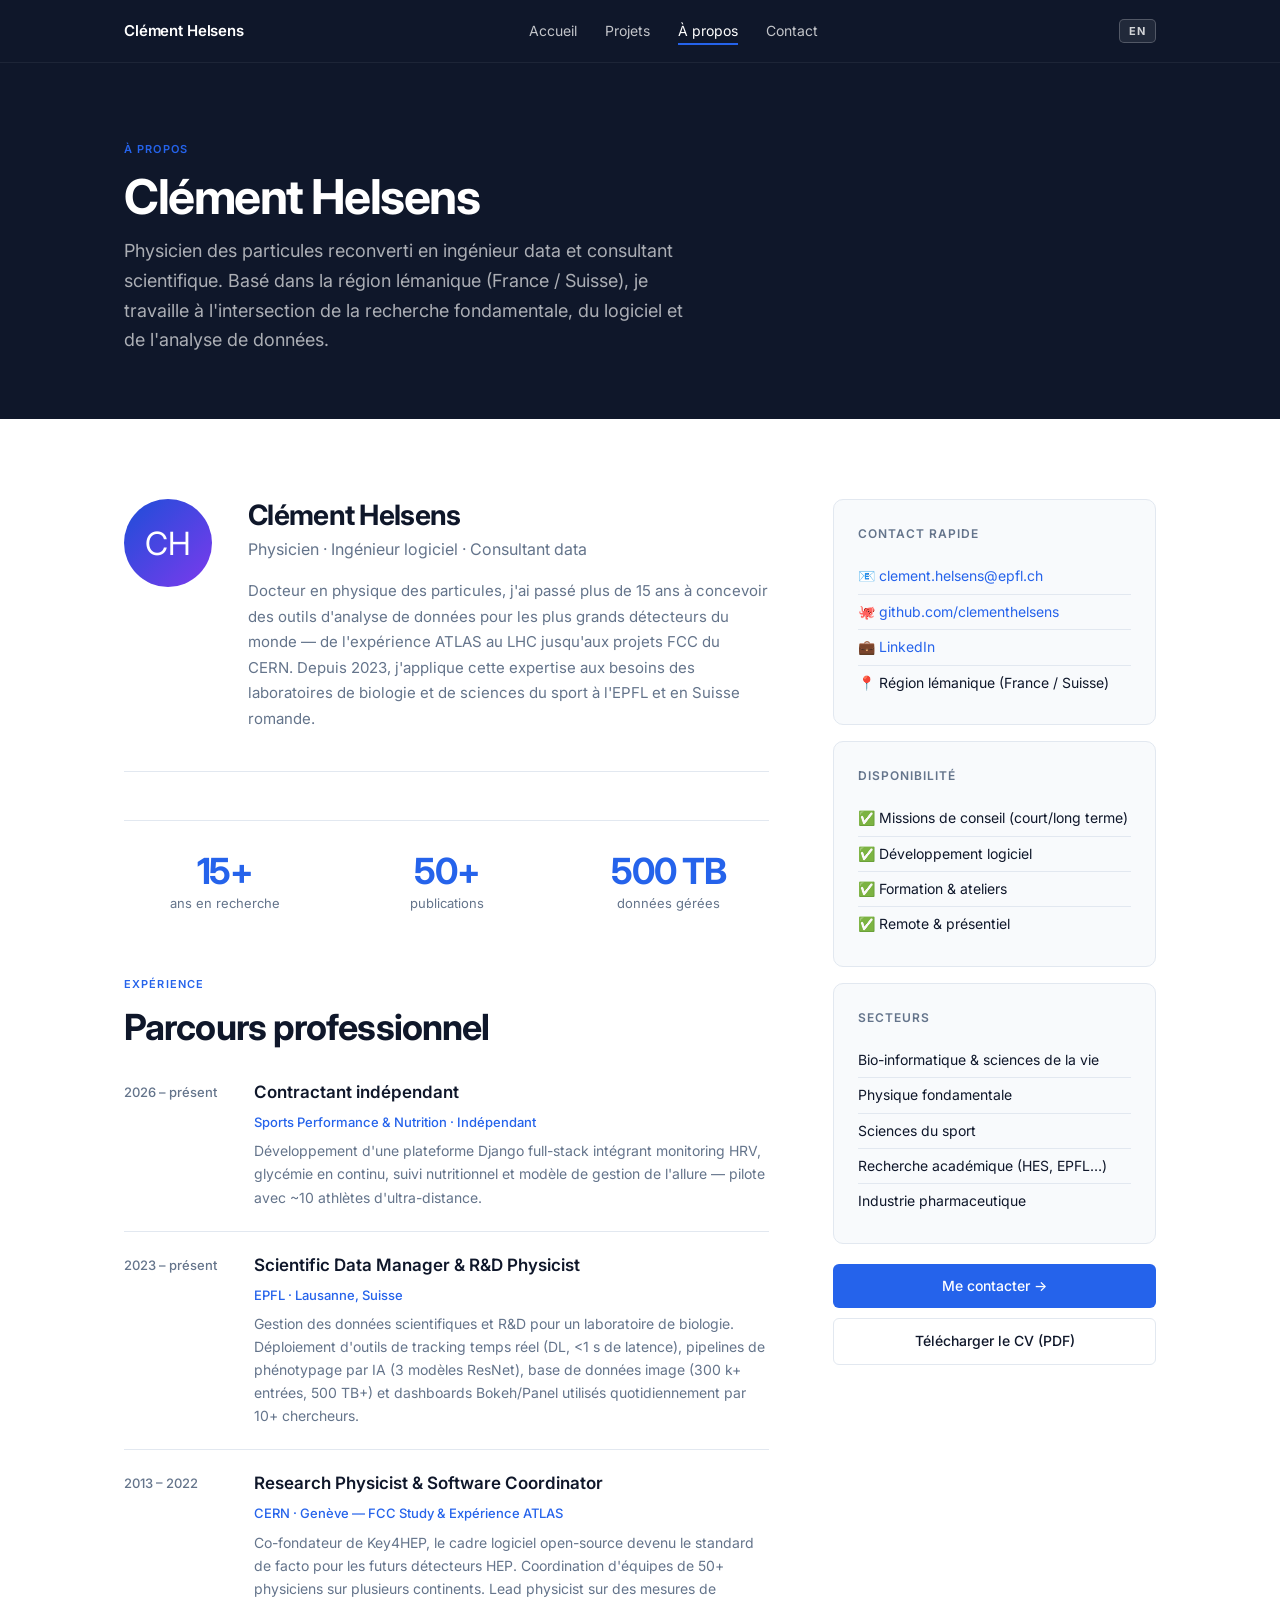
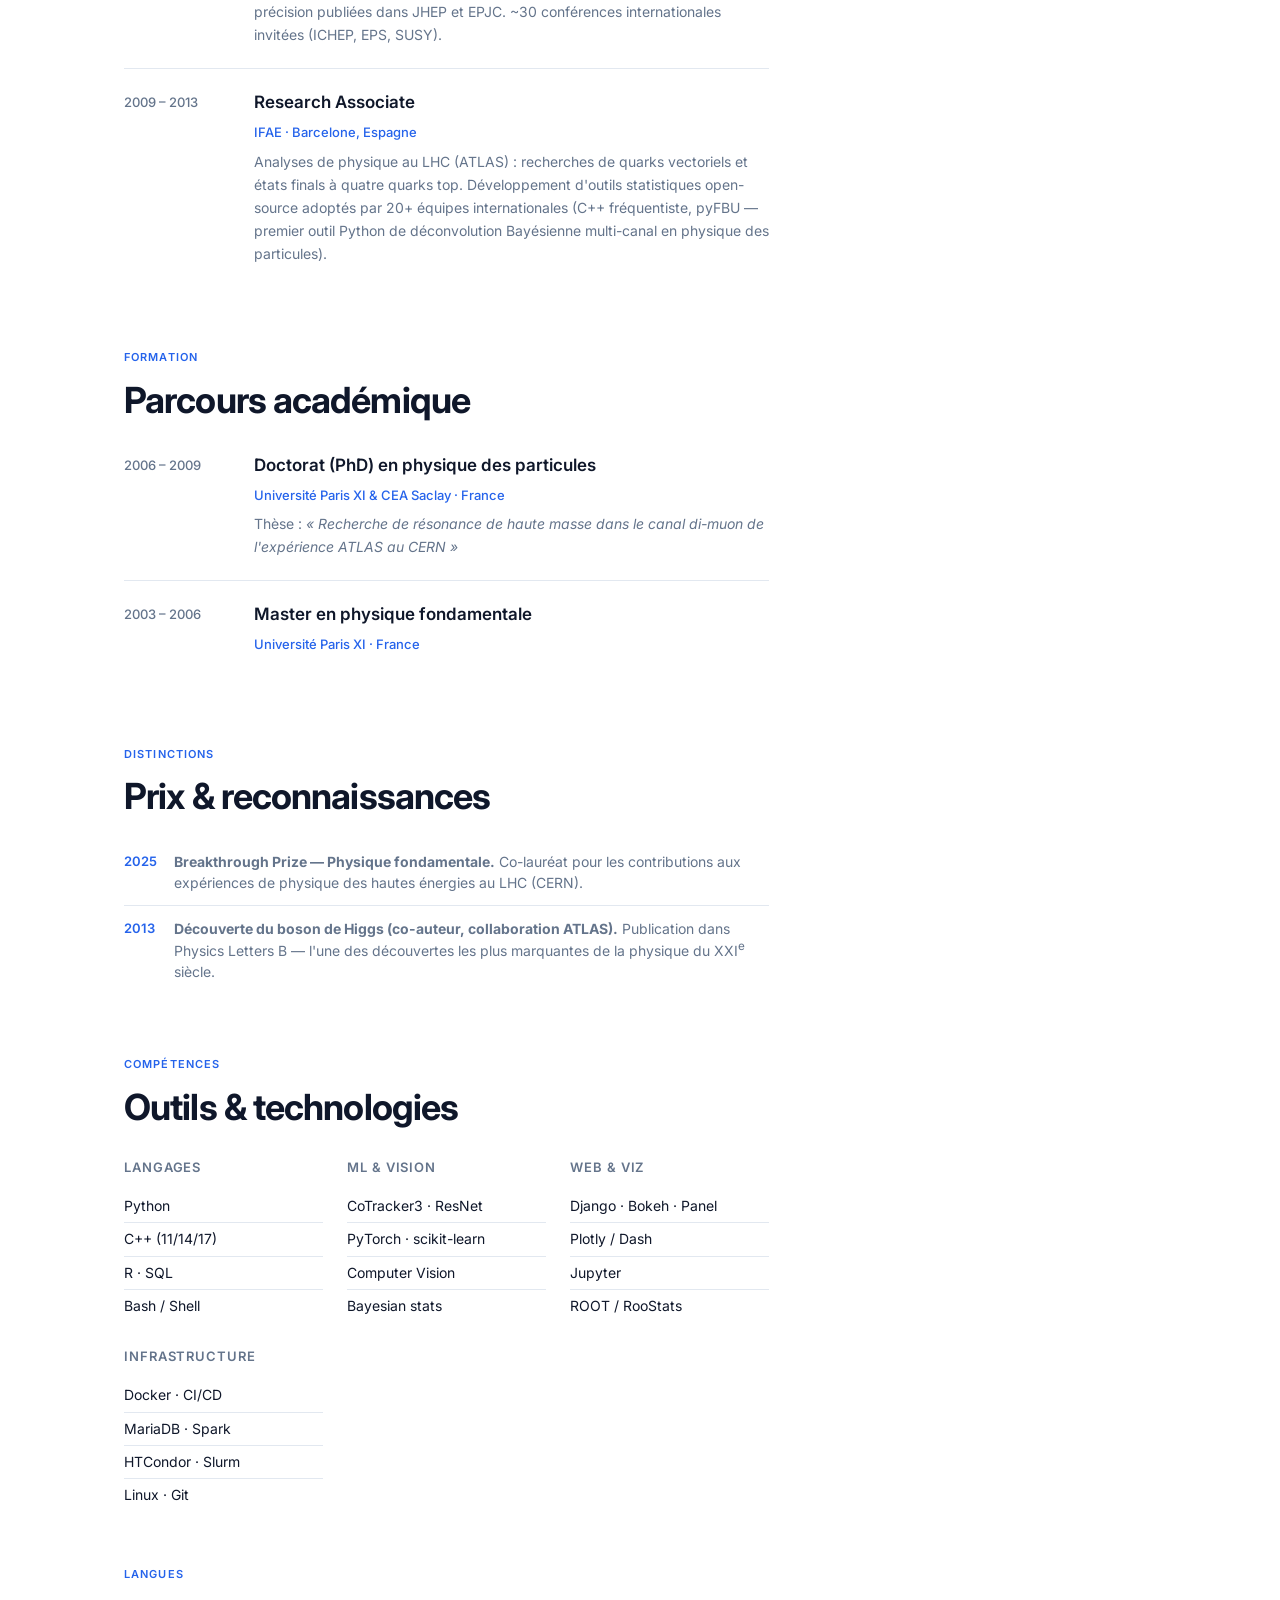
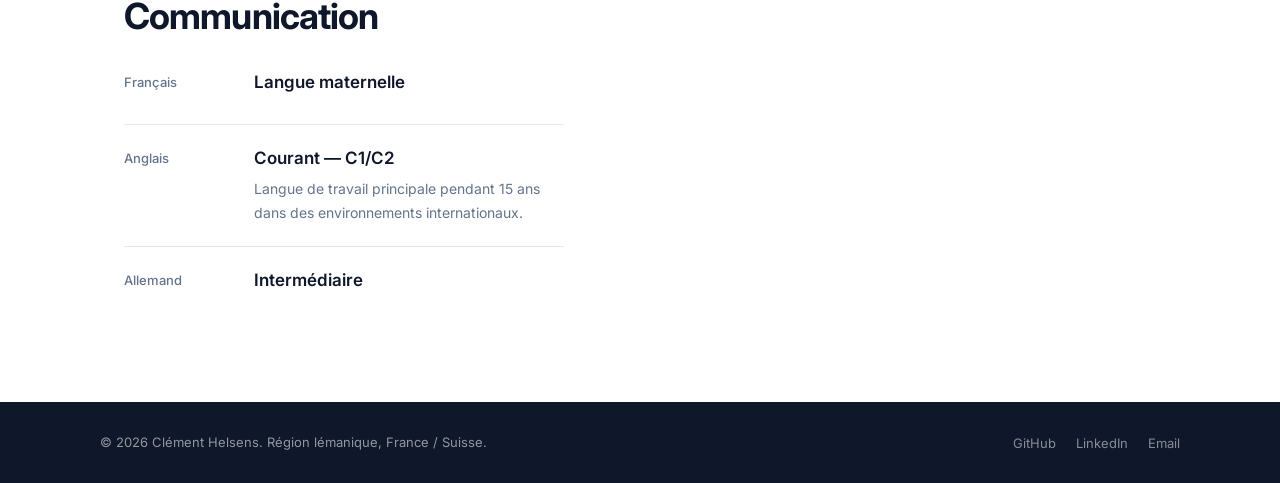
==== commit b5e19b67: "Mise à jour complète : parcours CV, projets réordonnés, LiLiTTool + vidéo, Viventis, localisation Fr" ====
--- a/about.html
+++ b/about.html
@@ -4,7 +4,7 @@
   <meta charset="UTF-8">
   <meta name="viewport" content="width=device-width, initial-scale=1.0">
   <title>À propos — Clément Helsens</title>
-  <meta name="description" content="Parcours et expertise de Clément Helsens, physicien et ingénieur data basé en Suisse.">
+  <meta name="description" content="Parcours et expertise de Clément Helsens, physicien et ingénieur data basé dans la région lémanique.">
   <script>(function(){var l=localStorage.getItem('lang')||'fr';document.documentElement.className='lang-'+l;document.documentElement.lang=l;})();</script>
   <link rel="preconnect" href="https://fonts.googleapis.com">
   <link rel="preconnect" href="https://fonts.gstatic.com" crossorigin>
@@ -23,6 +23,10 @@
     .stats-row { display: grid; grid-template-columns: repeat(3, 1fr); gap: 20px; margin-top: 32px; padding-top: 32px; border-top: 1px solid var(--border); }
     .stat-item { text-align: center; }
     @media (max-width: 480px) { .stats-row { grid-template-columns: 1fr 1fr; } }
+    .honor-item { display: flex; gap: 14px; align-items: flex-start; padding: 12px 0; border-bottom: 1px solid var(--border); }
+    .honor-item:last-child { border-bottom: none; }
+    .honor-year { font-size: 0.8125rem; font-weight: 600; color: var(--accent); white-space: nowrap; min-width: 36px; }
+    .honor-text { font-size: 0.875rem; color: var(--text-muted); line-height: 1.5; }
   </style>
 </head>
 <body>
@@ -53,13 +57,13 @@
     <h1>Clément Helsens</h1>
     <p class="lead lead-white fr">
       Physicien des particules reconverti en ingénieur data et consultant scientifique.
-      Basé en Suisse romande, je travaille à l'intersection de la recherche fondamentale,
-      du logiciel et de l'analyse de données.
+      Basé dans la région lémanique (France / Suisse), je travaille à l'intersection
+      de la recherche fondamentale, du logiciel et de l'analyse de données.
     </p>
     <p class="lead lead-white en">
       Particle physicist turned data engineer and scientific consultant.
-      Based in French-speaking Switzerland, I work at the intersection of fundamental
-      research, software and data analysis.
+      Based in the Lake Geneva region (France / Switzerland), I work at the intersection
+      of fundamental research, software and data analysis.
     </p>
   </div>
 </section>
@@ -78,16 +82,17 @@
               <span class="en">Physicist · Software engineer · Data consultant</span>
             </p>
             <p class="bio fr">
-              Formé en physique des particules, j'ai passé plus de 15 ans à concevoir des
-              outils d'analyse de données pour les plus grands détecteurs du monde (ATLAS au
-              LHC, FCC au CERN). Aujourd'hui, j'applique cette expertise aux problèmes de
-              données des laboratoires académiques et industriels suisses.
+              Docteur en physique des particules, j'ai passé plus de 15 ans à concevoir des
+              outils d'analyse de données pour les plus grands détecteurs du monde — de l'expérience
+              ATLAS au LHC jusqu'aux projets FCC du CERN. Depuis 2023, j'applique cette expertise
+              aux besoins des laboratoires de biologie et de sciences du sport à l'EPFL et en
+              Suisse romande.
             </p>
             <p class="bio en">
-              Trained in particle physics, I spent over 15 years designing data analysis
-              tools for the world's largest detectors (ATLAS at the LHC, FCC at CERN).
-              Today, I apply this expertise to the data challenges of Swiss academic
-              and industrial laboratories.
+              Holding a PhD in particle physics, I spent over 15 years designing data analysis
+              tools for the world's largest detectors — from ATLAS at the LHC to CERN's FCC
+              projects. Since 2023, I apply this expertise to the needs of biology and sports
+              science labs at EPFL and in French-speaking Switzerland.
             </p>
           </div>
         </div>
@@ -105,10 +110,10 @@
             <div class="highlight-label">publications</div>
           </div>
           <div class="stat-item">
-            <div class="highlight-number">4</div>
+            <div class="highlight-number">500 TB</div>
             <div class="highlight-label">
-              <span class="fr">projets actifs</span>
-              <span class="en">active projects</span>
+              <span class="fr">données gérées</span>
+              <span class="en">data managed</span>
             </div>
           </div>
         </div>
@@ -123,69 +128,84 @@
             <span class="en">Professional background</span>
           </h2>
           <div class="timeline mt-8">
+
+            <div class="timeline-item">
+              <div class="timeline-date">2026 – <span class="fr">présent</span><span class="en">present</span></div>
+              <div class="timeline-content">
+                <h3>
+                  <span class="fr">Contractant indépendant</span>
+                  <span class="en">Independent Contractor</span>
+                </h3>
+                <p class="org">
+                  <span class="fr">Sports Performance & Nutrition · Indépendant</span>
+                  <span class="en">Sports Performance & Nutrition · Self-employed</span>
+                </p>
+                <p class="fr">Développement d'une plateforme Django full-stack intégrant monitoring HRV,
+                glycémie en continu, suivi nutritionnel et modèle de gestion de l'allure — pilote
+                avec ~10 athlètes d'ultra-distance.</p>
+                <p class="en">Full-stack Django platform integrating HRV monitoring, continuous glucose
+                tracking, nutrition logs and a custom race pacing model — pilot with ~10
+                ultra-distance athletes.</p>
+              </div>
+            </div>
+
             <div class="timeline-item">
               <div class="timeline-date">2023 – <span class="fr">présent</span><span class="en">present</span></div>
               <div class="timeline-content">
                 <h3>
-                  <span class="fr">Consultant indépendant</span>
-                  <span class="en">Independent consultant</span>
-                </h3>
-                <p class="org">Helsens Consulting · <span class="fr">Suisse</span><span class="en">Switzerland</span></p>
-                <p class="fr">Conseil et développement logiciel pour laboratoires académiques et acteurs
-                industriels : pipelines de données, modèles ML, formation.</p>
-                <p class="en">Consulting and software development for academic labs and industry:
-                data pipelines, ML models, training.</p>
-              </div>
-            </div>
-            <div class="timeline-item">
-              <div class="timeline-date">2018 – 2023</div>
-              <div class="timeline-content">
-                <h3>
-                  <span class="fr">Chercheur senior — FCC Software</span>
-                  <span class="en">Senior researcher — FCC Software</span>
-                </h3>
-                <p class="org">CERN · Genève</p>
-                <p class="fr">Responsable du framework d'analyse FCCAnalyses pour le projet Future Circular
-                Collider. Développement de logiciels de simulation et d'analyse, coordination
-                de groupes de travail internationaux.</p>
-                <p class="en">Responsible for the FCCAnalyses analysis framework for the Future Circular
-                Collider project. Software development for simulation and analysis, coordination
-                of international working groups.</p>
-              </div>
-            </div>
-            <div class="timeline-item">
-              <div class="timeline-date">2013 – 2018</div>
-              <div class="timeline-content">
-                <h3>
-                  <span class="fr">Chercheur — Collaboration ATLAS</span>
-                  <span class="en">Researcher — ATLAS Collaboration</span>
-                </h3>
-                <p class="org">CERN / EPFL · Genève — Lausanne</p>
-                <p class="fr">Analyses de physique au Grand Collisionneur de Hadrons (LHC) : recherches
-                de nouvelle physique, mesures de précision du boson de Higgs. Développement
-                d'outils d'analyse et de reconstruction de jets.</p>
-                <p class="en">Physics analyses at the Large Hadron Collider (LHC): searches for new
-                physics, precision measurements of the Higgs boson. Development of analysis
-                and jet reconstruction tools.</p>
-              </div>
-            </div>
-            <div class="timeline-item">
-              <div class="timeline-date">2010 – 2013</div>
-              <div class="timeline-content">
-                <h3>
-                  <span class="fr">Doctorat en physique des particules</span>
-                  <span class="en">PhD in particle physics</span>
-                </h3>
-                <p class="org">
-                  <span class="fr">Université Paris-Saclay · France</span>
-                  <span class="en">University of Paris-Saclay · France</span>
-                </p>
-                <p class="fr">Thèse sur [TITRE DE THÈSE À COMPLÉTER]. Analyse de données de
-                collisions proton-proton à l'expérience ATLAS du LHC.</p>
-                <p class="en">Thesis on [THESIS TITLE TO COMPLETE]. Analysis of proton-proton
-                collision data at the ATLAS experiment at the LHC.</p>
-              </div>
-            </div>
+                  <span class="fr">Scientific Data Manager & R&D Physicist</span>
+                  <span class="en">Scientific Data Manager & R&D Physicist</span>
+                </h3>
+                <p class="org">EPFL · Lausanne, Suisse</p>
+                <p class="fr">Gestion des données scientifiques et R&D pour un laboratoire de biologie.
+                Déploiement d'outils de tracking temps réel (DL, &lt;1 s de latence), pipelines
+                de phénotypage par IA (3 modèles ResNet), base de données image (300 k+ entrées,
+                500 TB+) et dashboards Bokeh/Panel utilisés quotidiennement par 10+ chercheurs.</p>
+                <p class="en">Scientific data management and R&D for a biology lab at EPFL.
+                Real-time tracking tools (DL, &lt;1 s latency), AI phenotyping pipelines
+                (3 ResNet models), image database (300 k+ entries, 500 TB+), and Bokeh/Panel
+                dashboards used daily by 10+ researchers.</p>
+              </div>
+            </div>
+
+            <div class="timeline-item">
+              <div class="timeline-date">2013 – 2022</div>
+              <div class="timeline-content">
+                <h3>
+                  <span class="fr">Research Physicist & Software Coordinator</span>
+                  <span class="en">Research Physicist & Software Coordinator</span>
+                </h3>
+                <p class="org">CERN · Genève — FCC Study &amp; Expérience ATLAS</p>
+                <p class="fr">Co-fondateur de Key4HEP, le cadre logiciel open-source devenu le standard
+                de facto pour les futurs détecteurs HEP. Coordination d'équipes de 50+ physiciens
+                sur plusieurs continents. Lead physicist sur des mesures de précision publiées dans
+                JHEP et EPJC. ~30 conférences internationales invitées (ICHEP, EPS, SUSY).</p>
+                <p class="en">Co-founder of Key4HEP, the open-source software framework that became
+                the de-facto standard for future HEP detectors. Coordination of 50+ physicists
+                across continents. Lead physicist on precision measurements published in JHEP
+                and EPJC. ~30 invited international talks (ICHEP, EPS, SUSY).</p>
+              </div>
+            </div>
+
+            <div class="timeline-item">
+              <div class="timeline-date">2009 – 2013</div>
+              <div class="timeline-content">
+                <h3>
+                  <span class="fr">Research Associate</span>
+                  <span class="en">Research Associate</span>
+                </h3>
+                <p class="org">IFAE · Barcelone, Espagne</p>
+                <p class="fr">Analyses de physique au LHC (ATLAS) : recherches de quarks vectoriels et
+                états finals à quatre quarks top. Développement d'outils statistiques open-source
+                adoptés par 20+ équipes internationales (C++ fréquentiste, pyFBU — premier outil
+                Python de déconvolution Bayésienne multi-canal en physique des particules).</p>
+                <p class="en">Physics analyses at the LHC (ATLAS): searches for vector-like quarks and
+                four-top-quark final states. Development of open-source statistical tools adopted
+                by 20+ international teams (C++ frequentist library, pyFBU — first Python
+                multi-channel Bayesian unfolding tool in particle physics).</p>
+              </div>
+            </div>
+
           </div>
         </div>
 
@@ -199,37 +219,72 @@
             <span class="en">Academic background</span>
           </h2>
           <div class="timeline mt-8">
-            <div class="timeline-item">
-              <div class="timeline-date">2010 – 2013</div>
+
+            <div class="timeline-item">
+              <div class="timeline-date">2006 – 2009</div>
               <div class="timeline-content">
                 <h3>
                   <span class="fr">Doctorat (PhD) en physique des particules</span>
-                  <span class="en">PhD in particle physics</span>
+                  <span class="en">PhD in Particle Physics</span>
                 </h3>
                 <p class="org">
-                  <span class="fr">Université Paris-Saclay</span>
-                  <span class="en">University of Paris-Saclay</span>
+                  <span class="fr">Université Paris XI &amp; CEA Saclay · France</span>
+                  <span class="en">University of Paris XI &amp; CEA Saclay · France</span>
                 </p>
-              </div>
-            </div>
-            <div class="timeline-item">
-              <div class="timeline-date">2008 – 2010</div>
-              <div class="timeline-content">
-                <h3>
-                  <span class="fr">Master en physique théorique & expérimentale</span>
-                  <span class="en">Master's in theoretical & experimental physics</span>
-                </h3>
-                <p class="org">[<span class="fr">Université à compléter</span><span class="en">University to complete</span>]</p>
-              </div>
-            </div>
-            <div class="timeline-item">
-              <div class="timeline-date">2005 – 2008</div>
-              <div class="timeline-content">
-                <h3>
-                  <span class="fr">Licence en physique</span>
-                  <span class="en">Bachelor's in physics</span>
-                </h3>
-                <p class="org">[<span class="fr">Université à compléter</span><span class="en">University to complete</span>]</p>
+                <p class="fr">Thèse : <em>« Recherche de résonance de haute masse dans le canal
+                di-muon de l'expérience ATLAS au CERN »</em></p>
+                <p class="en">Thesis: <em>"Search for high-mass resonances in the di-muon channel
+                of the ATLAS experiment at CERN"</em></p>
+              </div>
+            </div>
+
+            <div class="timeline-item">
+              <div class="timeline-date">2003 – 2006</div>
+              <div class="timeline-content">
+                <h3>
+                  <span class="fr">Master en physique fondamentale</span>
+                  <span class="en">M.Sc. in Fundamental Physics</span>
+                </h3>
+                <p class="org">
+                  <span class="fr">Université Paris XI · France</span>
+                  <span class="en">University of Paris XI · France</span>
+                </p>
+              </div>
+            </div>
+
+          </div>
+        </div>
+
+        <!-- Distinctions -->
+        <div style="margin-top: 56px;">
+          <p class="label">
+            <span class="fr">Distinctions</span><span class="en">Honours</span>
+          </p>
+          <h2>
+            <span class="fr">Prix & reconnaissances</span>
+            <span class="en">Awards & recognition</span>
+          </h2>
+          <div style="margin-top: 20px;">
+            <div class="honor-item">
+              <div class="honor-year">2025</div>
+              <div class="honor-text">
+                <span class="fr"><strong>Breakthrough Prize — Physique fondamentale.</strong>
+                Co-lauréat pour les contributions aux expériences de physique des hautes énergies
+                au LHC (CERN).</span>
+                <span class="en"><strong>Breakthrough Prize — Fundamental Physics.</strong>
+                Co-recipient for contributions to high-energy physics experiments at the
+                LHC (CERN).</span>
+              </div>
+            </div>
+            <div class="honor-item">
+              <div class="honor-year">2013</div>
+              <div class="honor-text">
+                <span class="fr"><strong>Découverte du boson de Higgs (co-auteur, collaboration ATLAS).</strong>
+                Publication dans Physics Letters B — l'une des découvertes les plus marquantes
+                de la physique du XXI<sup>e</sup> siècle.</span>
+                <span class="en"><strong>Higgs boson discovery (co-author, ATLAS collaboration).</strong>
+                Published in Physics Letters B — one of the most significant discoveries
+                in 21st-century physics.</span>
               </div>
             </div>
           </div>
@@ -247,19 +302,19 @@
           <div class="skills-grid">
             <div class="skill-col">
               <h4><span class="fr">Langages</span><span class="en">Languages</span></h4>
-              <ul><li>Python</li><li>C++ (11/14/17)</li><li>Bash / Shell</li><li>SQL</li></ul>
+              <ul><li>Python</li><li>C++ (11/14/17)</li><li>R · SQL</li><li>Bash / Shell</li></ul>
             </div>
             <div class="skill-col">
-              <h4>ML & Data</h4>
-              <ul><li>scikit-learn</li><li>PyTorch</li><li>Pandas / NumPy</li><li>ROOT / RooStats</li></ul>
+              <h4>ML & Vision</h4>
+              <ul><li>CoTracker3 · ResNet</li><li>PyTorch · scikit-learn</li><li>Computer Vision</li><li>Bayesian stats</li></ul>
+            </div>
+            <div class="skill-col">
+              <h4>Web & Viz</h4>
+              <ul><li>Django · Bokeh · Panel</li><li>Plotly / Dash</li><li>Jupyter</li><li>ROOT / RooStats</li></ul>
             </div>
             <div class="skill-col">
               <h4>Infrastructure</h4>
-              <ul><li>Docker</li><li>Git / GitHub Actions</li><li>HTCondor / Slurm</li><li>Linux</li></ul>
-            </div>
-            <div class="skill-col">
-              <h4><span class="fr">Visualisation</span><span class="en">Visualisation</span></h4>
-              <ul><li>Matplotlib / Seaborn</li><li>Plotly / Dash</li><li>ROOT</li><li>Jupyter</li></ul>
+              <ul><li>Docker · CI/CD</li><li>MariaDB · Spark</li><li>HTCondor · Slurm</li><li>Linux · Git</li></ul>
             </div>
           </div>
         </div>
@@ -290,6 +345,14 @@
                 <h3><span class="fr">Courant — C1/C2</span><span class="en">Fluent — C1/C2</span></h3>
                 <p class="fr">Langue de travail principale pendant 15 ans dans des environnements internationaux.</p>
                 <p class="en">Primary working language for 15 years in international environments.</p>
+              </div>
+            </div>
+            <div class="timeline-item">
+              <div class="timeline-date">
+                <span class="fr">Allemand</span><span class="en">German</span>
+              </div>
+              <div class="timeline-content">
+                <h3><span class="fr">Intermédiaire</span><span class="en">Intermediate</span></h3>
               </div>
             </div>
           </div>
@@ -304,7 +367,7 @@
             <li>📧 <a href="mailto:clement.helsens@epfl.ch" style="color:var(--accent);text-decoration:none;">clement.helsens@epfl.ch</a></li>
             <li>🐙 <a href="https://github.com/clementhelsens" target="_blank" rel="noopener" style="color:var(--accent);text-decoration:none;">github.com/clementhelsens</a></li>
             <li>💼 <a href="https://linkedin.com/in/clementhelsens" target="_blank" rel="noopener" style="color:var(--accent);text-decoration:none;">LinkedIn</a></li>
-            <li>📍 <span class="fr">Suisse romande</span><span class="en">French-speaking Switzerland</span></li>
+            <li>📍 <span class="fr">Région lémanique (France / Suisse)</span><span class="en">Lake Geneva region (France / Switzerland)</span></li>
           </ul>
         </div>
         <div class="sidebar-card" style="margin-top:16px;">
@@ -319,10 +382,10 @@
         <div class="sidebar-card" style="margin-top:16px;">
           <h4><span class="fr">Secteurs</span><span class="en">Sectors</span></h4>
           <ul>
+            <li><span class="fr">Bio-informatique & sciences de la vie</span><span class="en">Bioinformatics & life sciences</span></li>
             <li><span class="fr">Physique fondamentale</span><span class="en">Fundamental physics</span></li>
-            <li><span class="fr">Bio-informatique</span><span class="en">Bioinformatics</span></li>
             <li><span class="fr">Sciences du sport</span><span class="en">Sports science</span></li>
-            <li><span class="fr">Recherche appliquée</span><span class="en">Applied research</span></li>
+            <li><span class="fr">Recherche académique (HES, EPFL…)</span><span class="en">Academic research (HES, EPFL…)</span></li>
             <li><span class="fr">Industrie pharmaceutique</span><span class="en">Pharmaceutical industry</span></li>
           </ul>
         </div>
@@ -333,7 +396,7 @@
           </a>
         </div>
         <div style="margin-top: 10px;">
-          <a href="#" class="btn btn-outline" style="width:100%;justify-content:center;display:flex;">
+          <a href="cv_helsens_datascience.pdf" target="_blank" class="btn btn-outline" style="width:100%;justify-content:center;display:flex;">
             <span class="fr">Télécharger le CV (PDF)</span>
             <span class="en">Download CV (PDF)</span>
           </a>
@@ -347,8 +410,8 @@
 <footer>
   <div class="footer-inner">
     <p>
-      <span class="fr">© 2026 Clément Helsens. Basé en Suisse.</span>
-      <span class="en">© 2026 Clément Helsens. Based in Switzerland.</span>
+      <span class="fr">© 2026 Clément Helsens. Région lémanique, France / Suisse.</span>
+      <span class="en">© 2026 Clément Helsens. Lake Geneva region, France / Switzerland.</span>
     </p>
     <ul class="footer-links">
       <li><a href="https://github.com/clementhelsens" target="_blank" rel="noopener">GitHub</a></li>
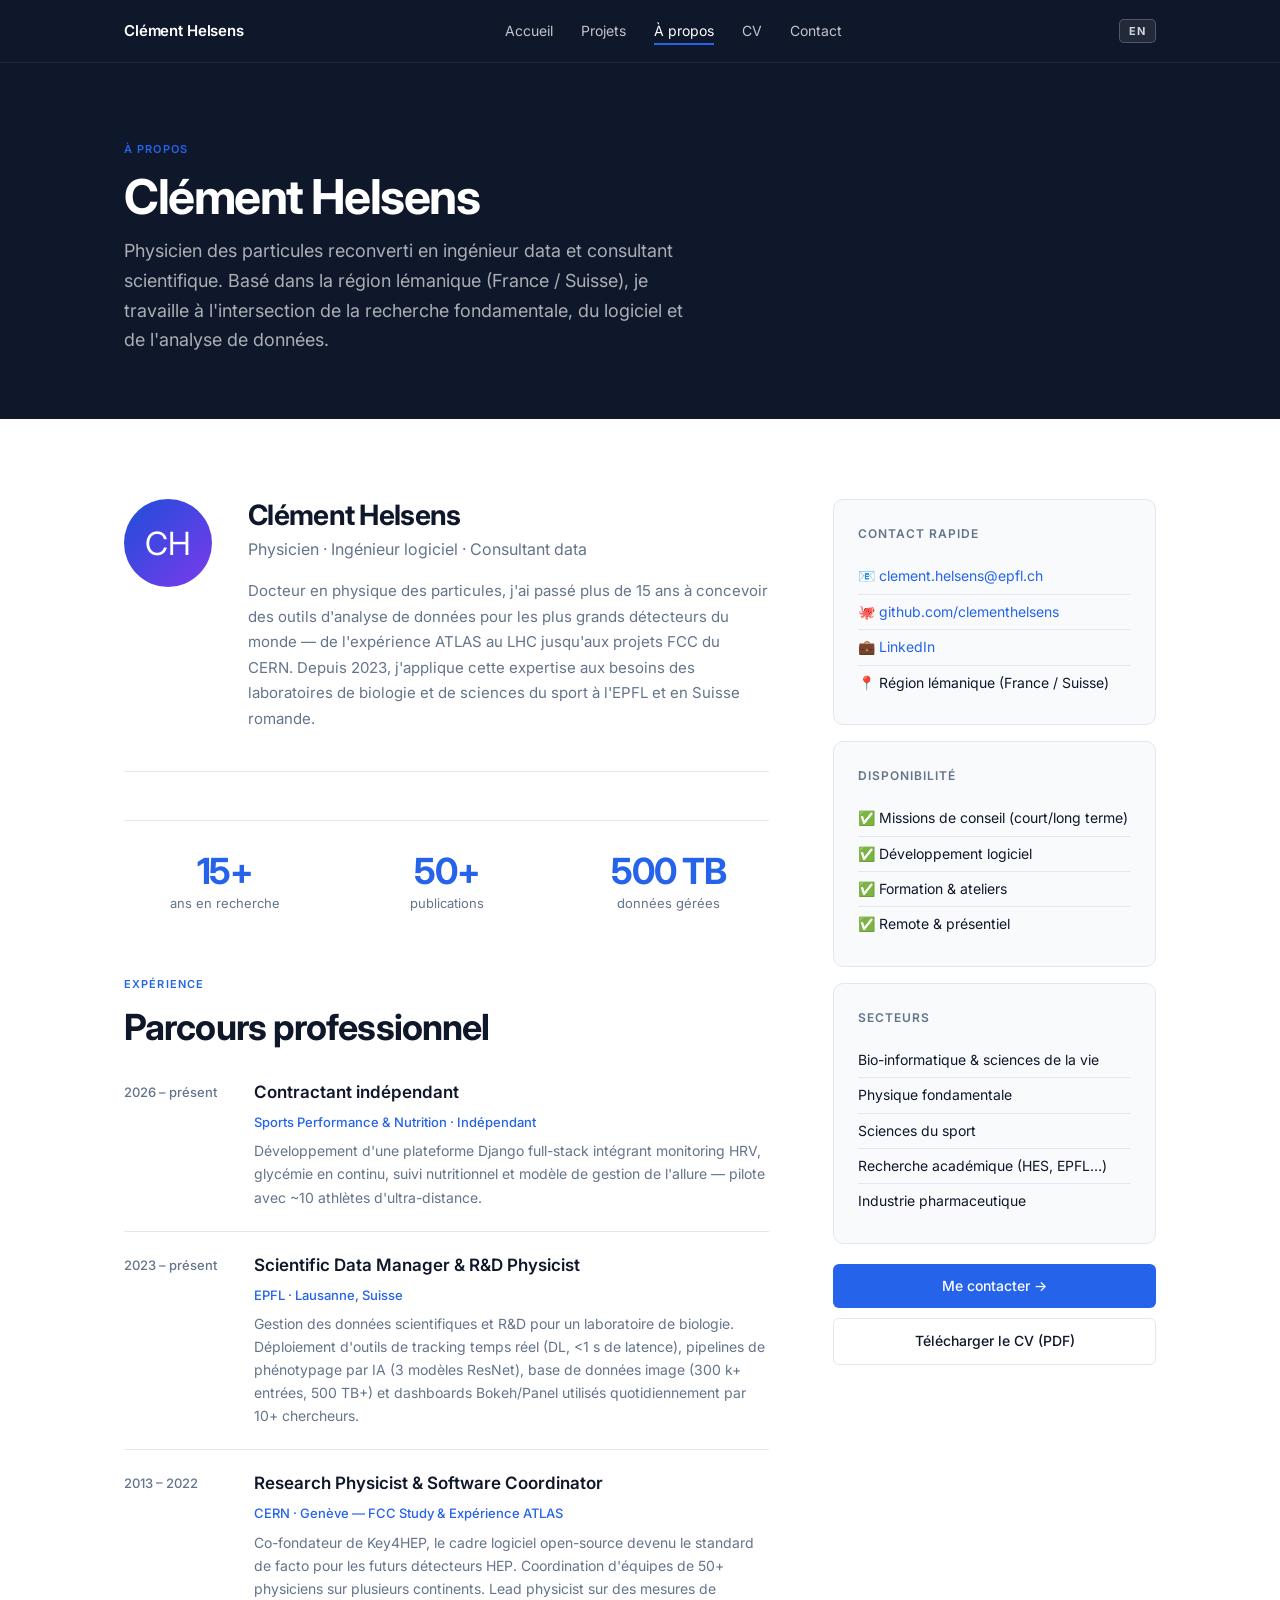
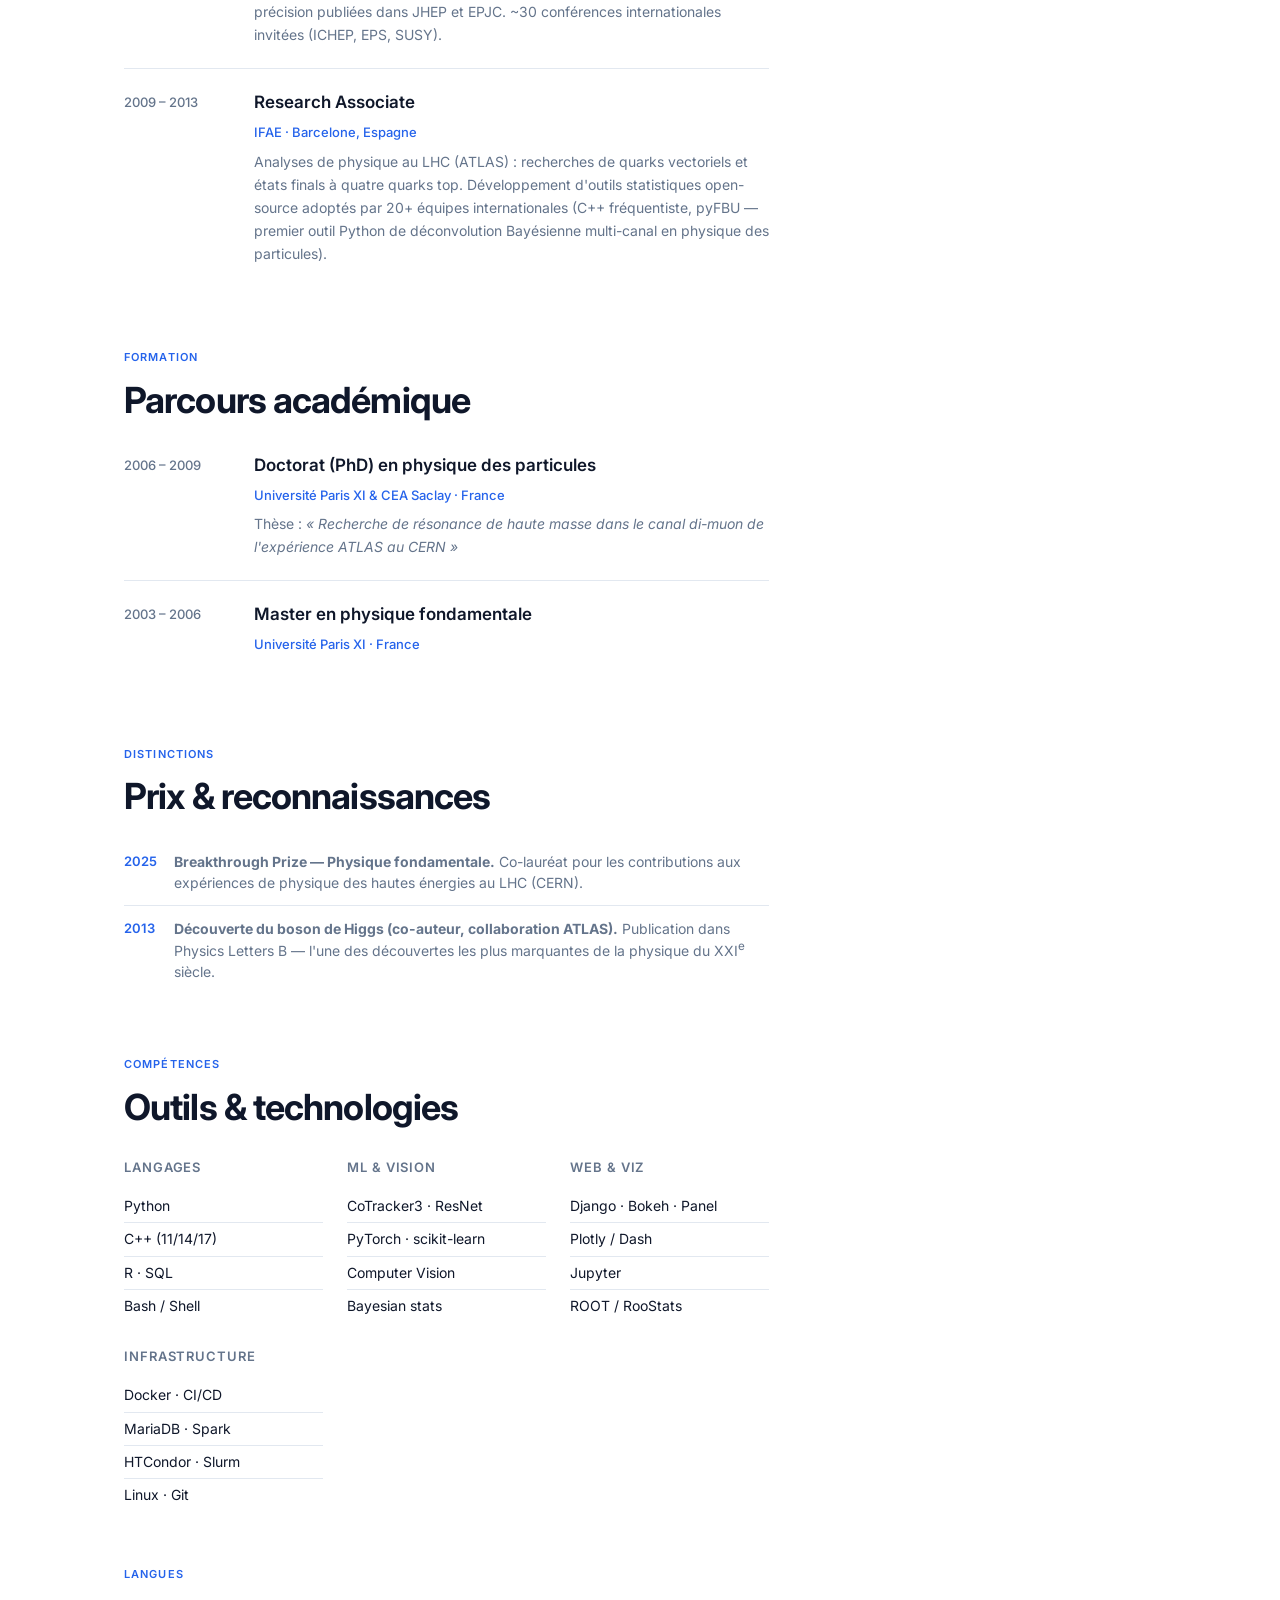
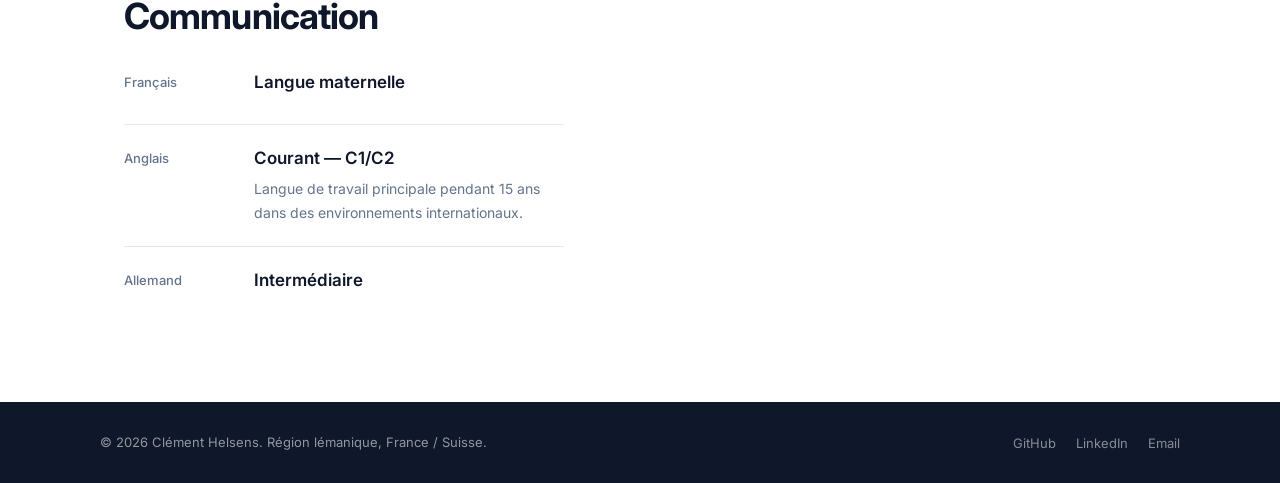
==== commit bd8c42a8: "Mise à jour complète : parcours CV, projets réordonnés, LiLiTTool + vidéo, Viventis, localisation Fr" ====
--- a/about.html
+++ b/about.html
@@ -41,6 +41,7 @@
       <li><a href="index.html"><span class="fr">Accueil</span><span class="en">Home</span></a></li>
       <li><a href="projects.html"><span class="fr">Projets</span><span class="en">Projects</span></a></li>
       <li><a href="about.html" class="active"><span class="fr">À propos</span><span class="en">About</span></a></li>
+      <li><a href="cv.html">CV</a></li>
       <li><a href="contact.html">Contact</a></li>
     </ul>
     <button class="lang-btn" onclick="toggleLang()" aria-label="Switch language">
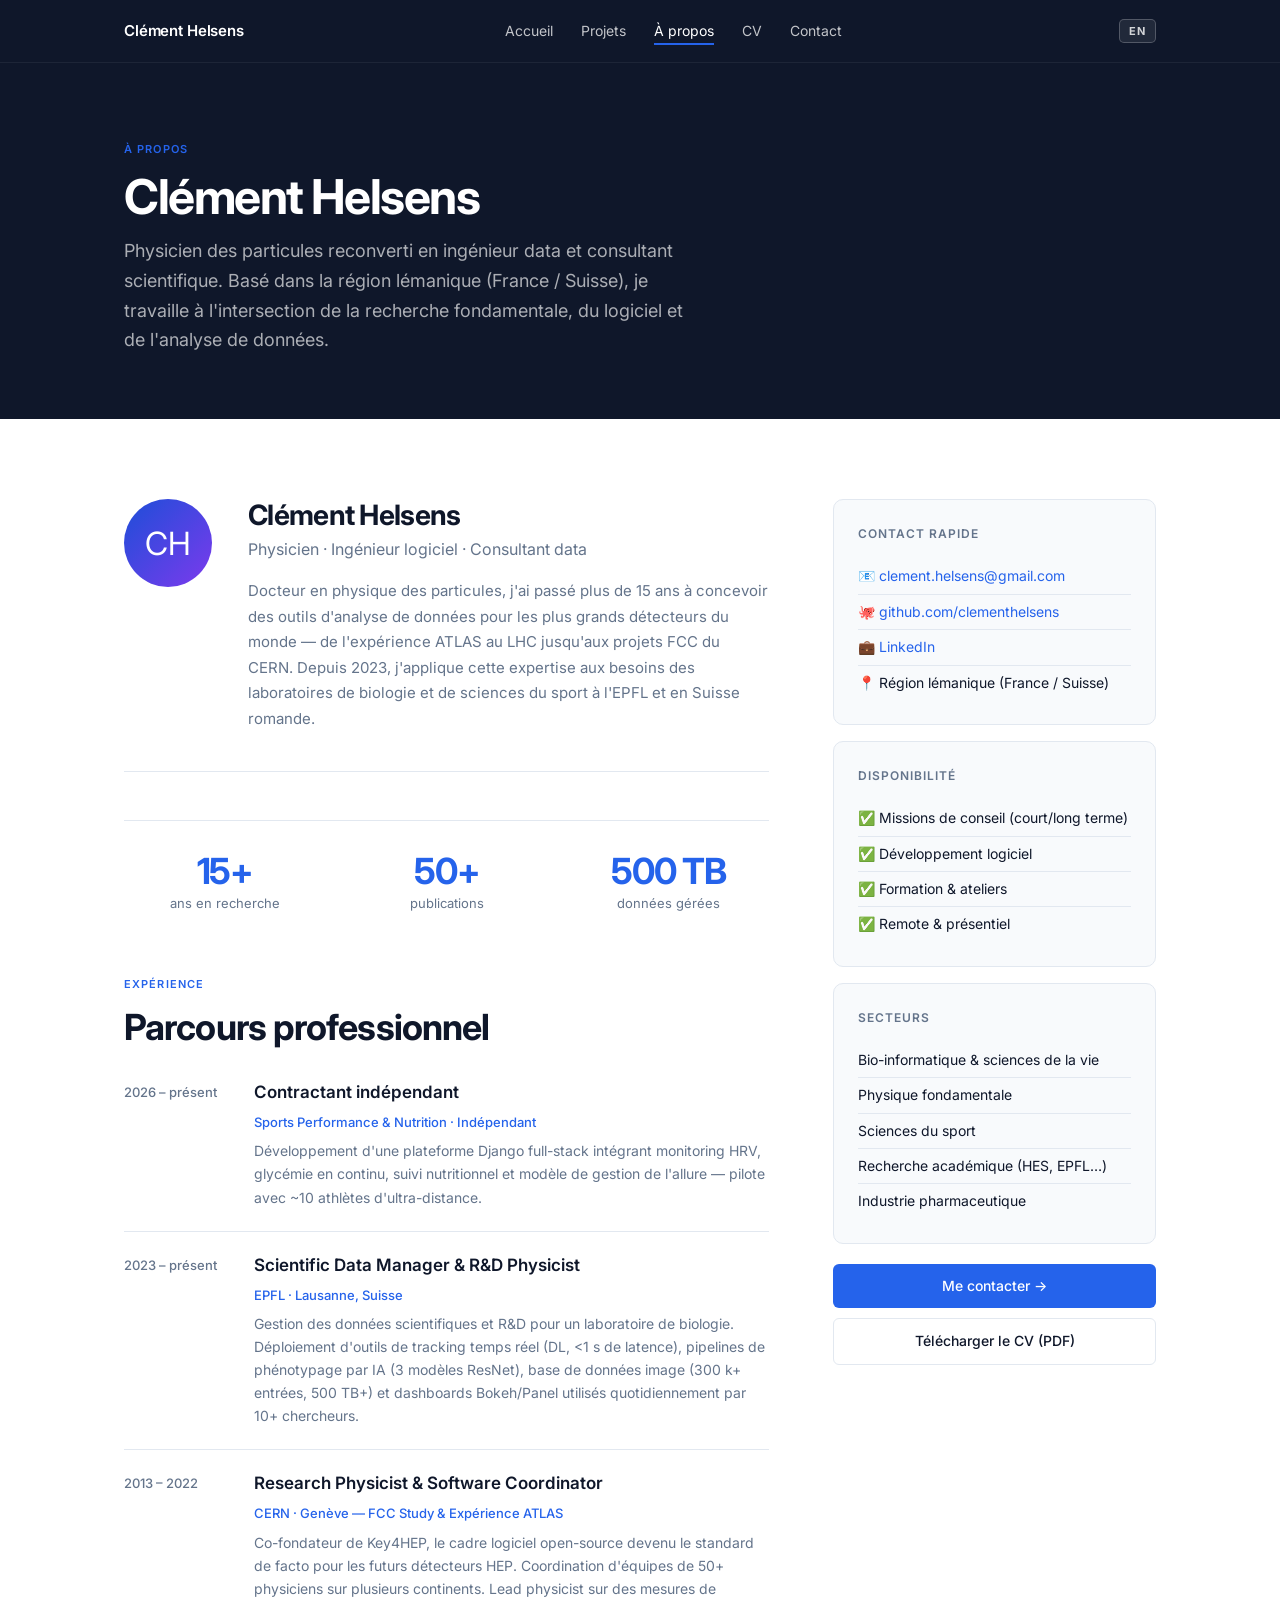
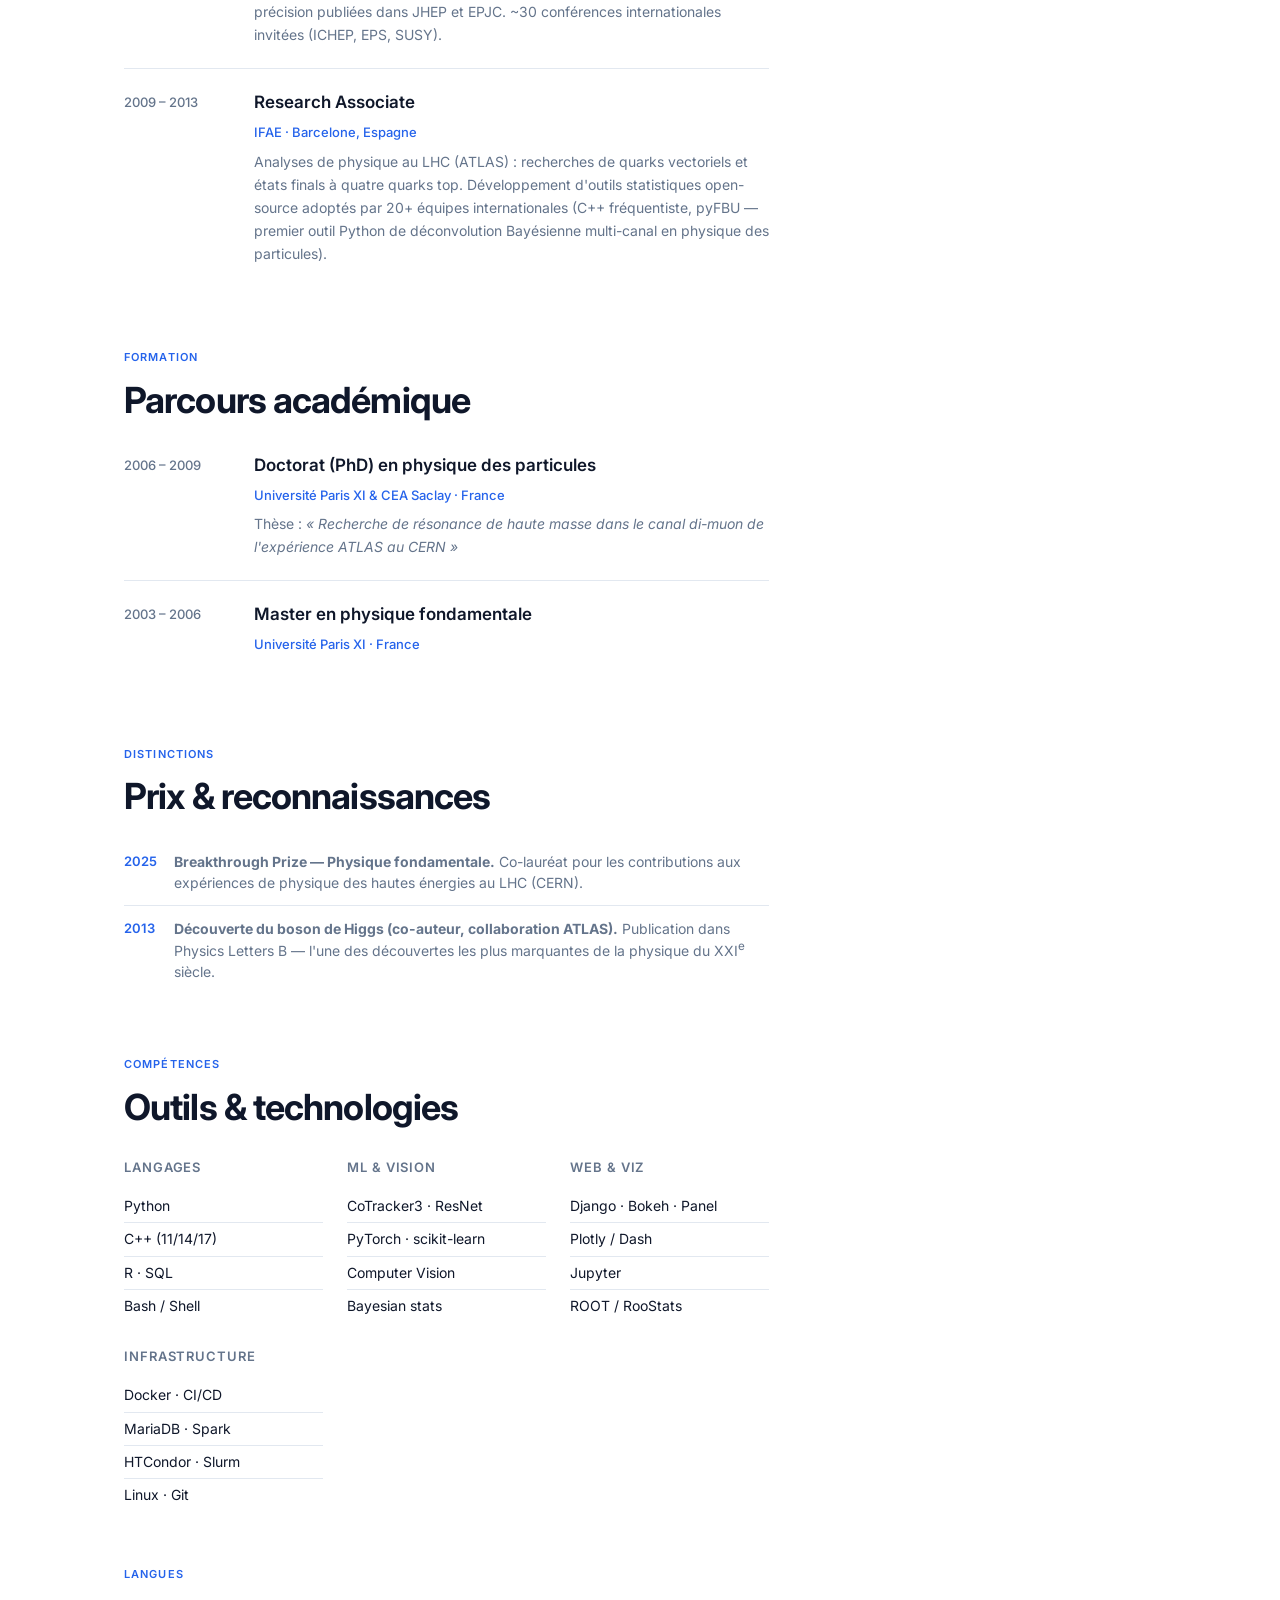
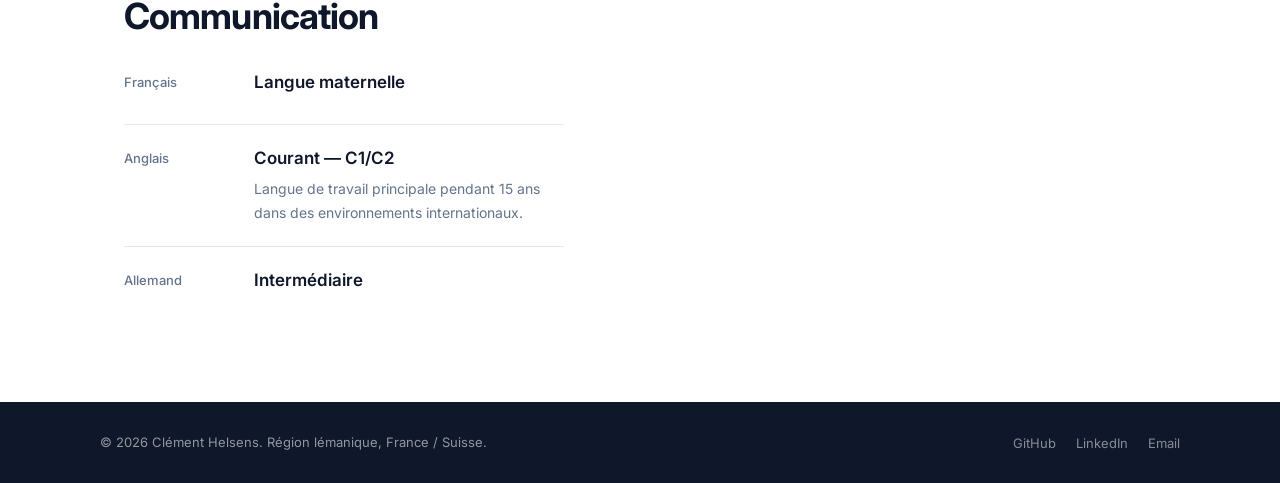
==== commit fad30368: "CV HTML/PDF bilingue, formulaire contact simple, email gmail, secteur médical" ====
--- a/about.html
+++ b/about.html
@@ -365,7 +365,7 @@
         <div class="sidebar-card">
           <h4><span class="fr">Contact rapide</span><span class="en">Quick contact</span></h4>
           <ul>
-            <li>📧 <a href="mailto:clement.helsens@epfl.ch" style="color:var(--accent);text-decoration:none;">clement.helsens@epfl.ch</a></li>
+            <li>📧 <a href="mailto:clement.helsens@gmail.com" style="color:var(--accent);text-decoration:none;">clement.helsens@gmail.com</a></li>
             <li>🐙 <a href="https://github.com/clementhelsens" target="_blank" rel="noopener" style="color:var(--accent);text-decoration:none;">github.com/clementhelsens</a></li>
             <li>💼 <a href="https://linkedin.com/in/clementhelsens" target="_blank" rel="noopener" style="color:var(--accent);text-decoration:none;">LinkedIn</a></li>
             <li>📍 <span class="fr">Région lémanique (France / Suisse)</span><span class="en">Lake Geneva region (France / Switzerland)</span></li>
@@ -417,7 +417,7 @@
     <ul class="footer-links">
       <li><a href="https://github.com/clementhelsens" target="_blank" rel="noopener">GitHub</a></li>
       <li><a href="https://linkedin.com/in/clementhelsens" target="_blank" rel="noopener">LinkedIn</a></li>
-      <li><a href="mailto:clement.helsens@epfl.ch">Email</a></li>
+      <li><a href="mailto:clement.helsens@gmail.com">Email</a></li>
     </ul>
   </div>
 </footer>
